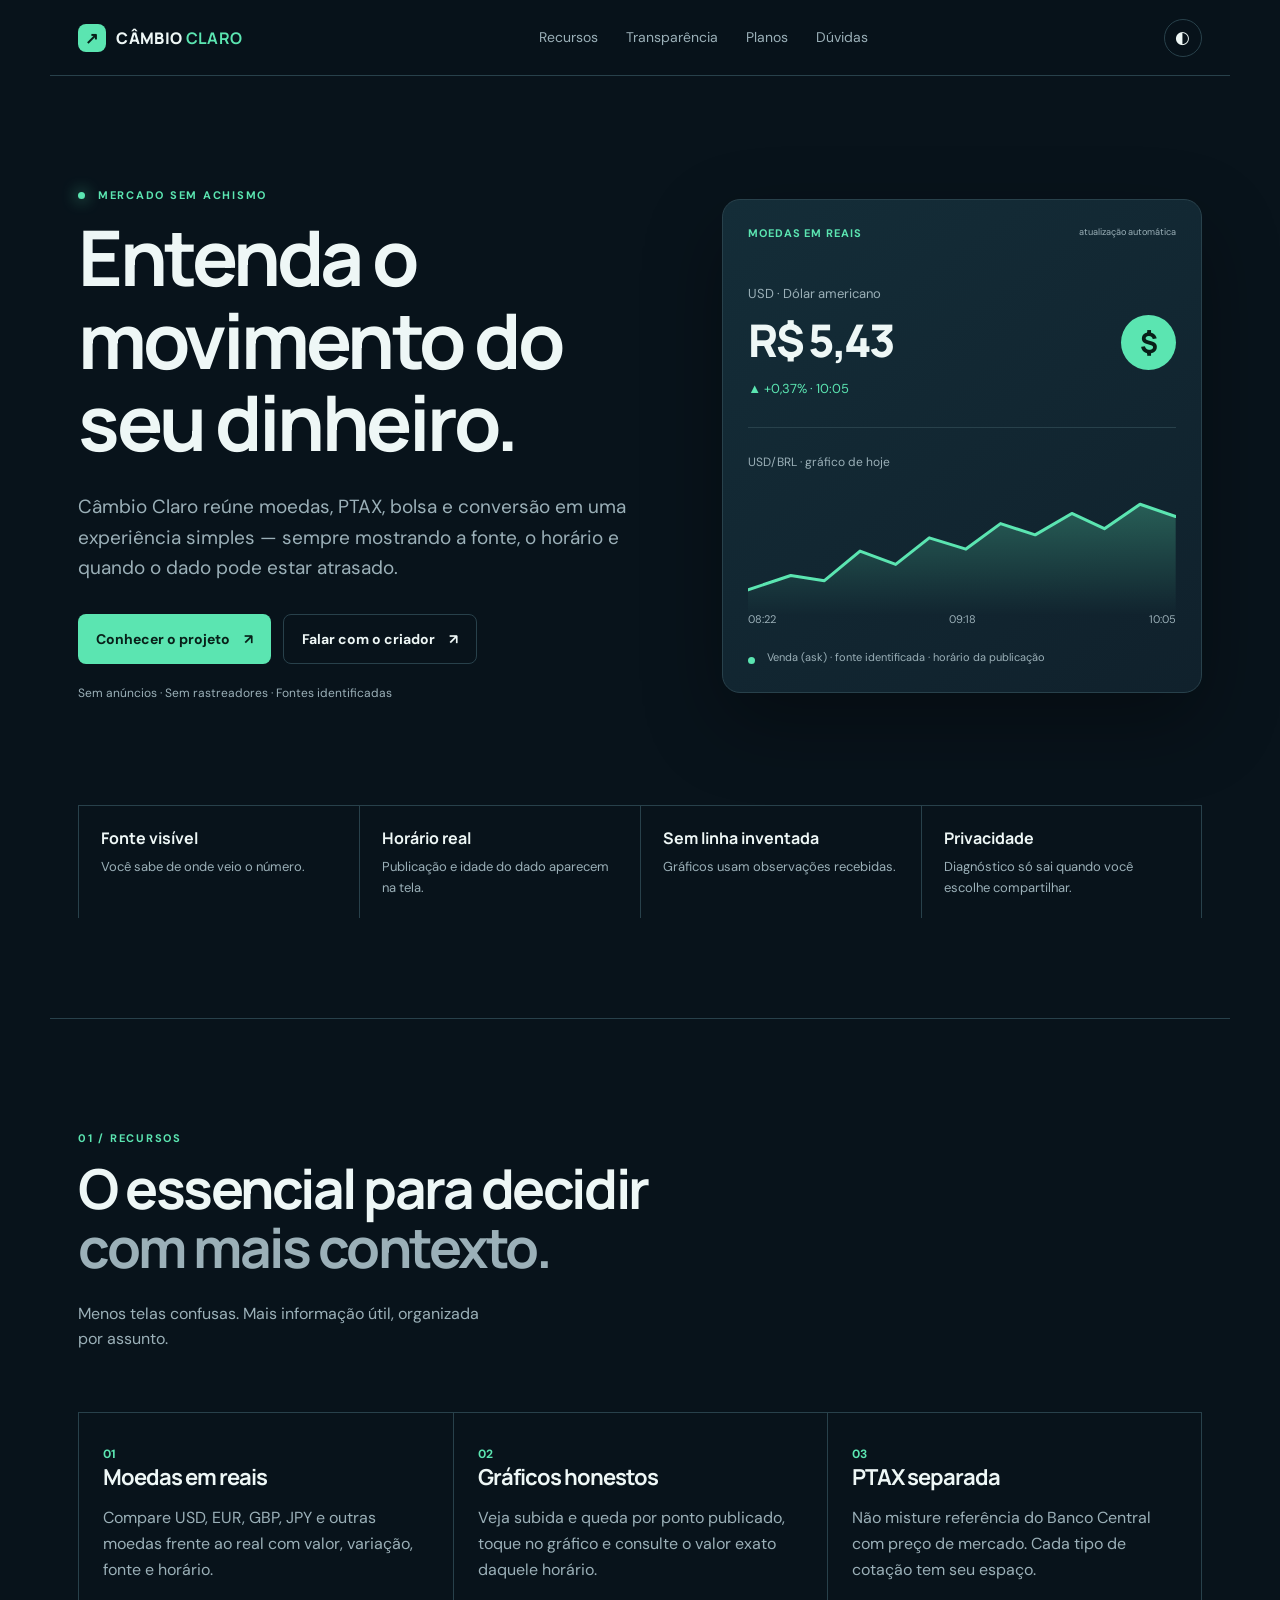
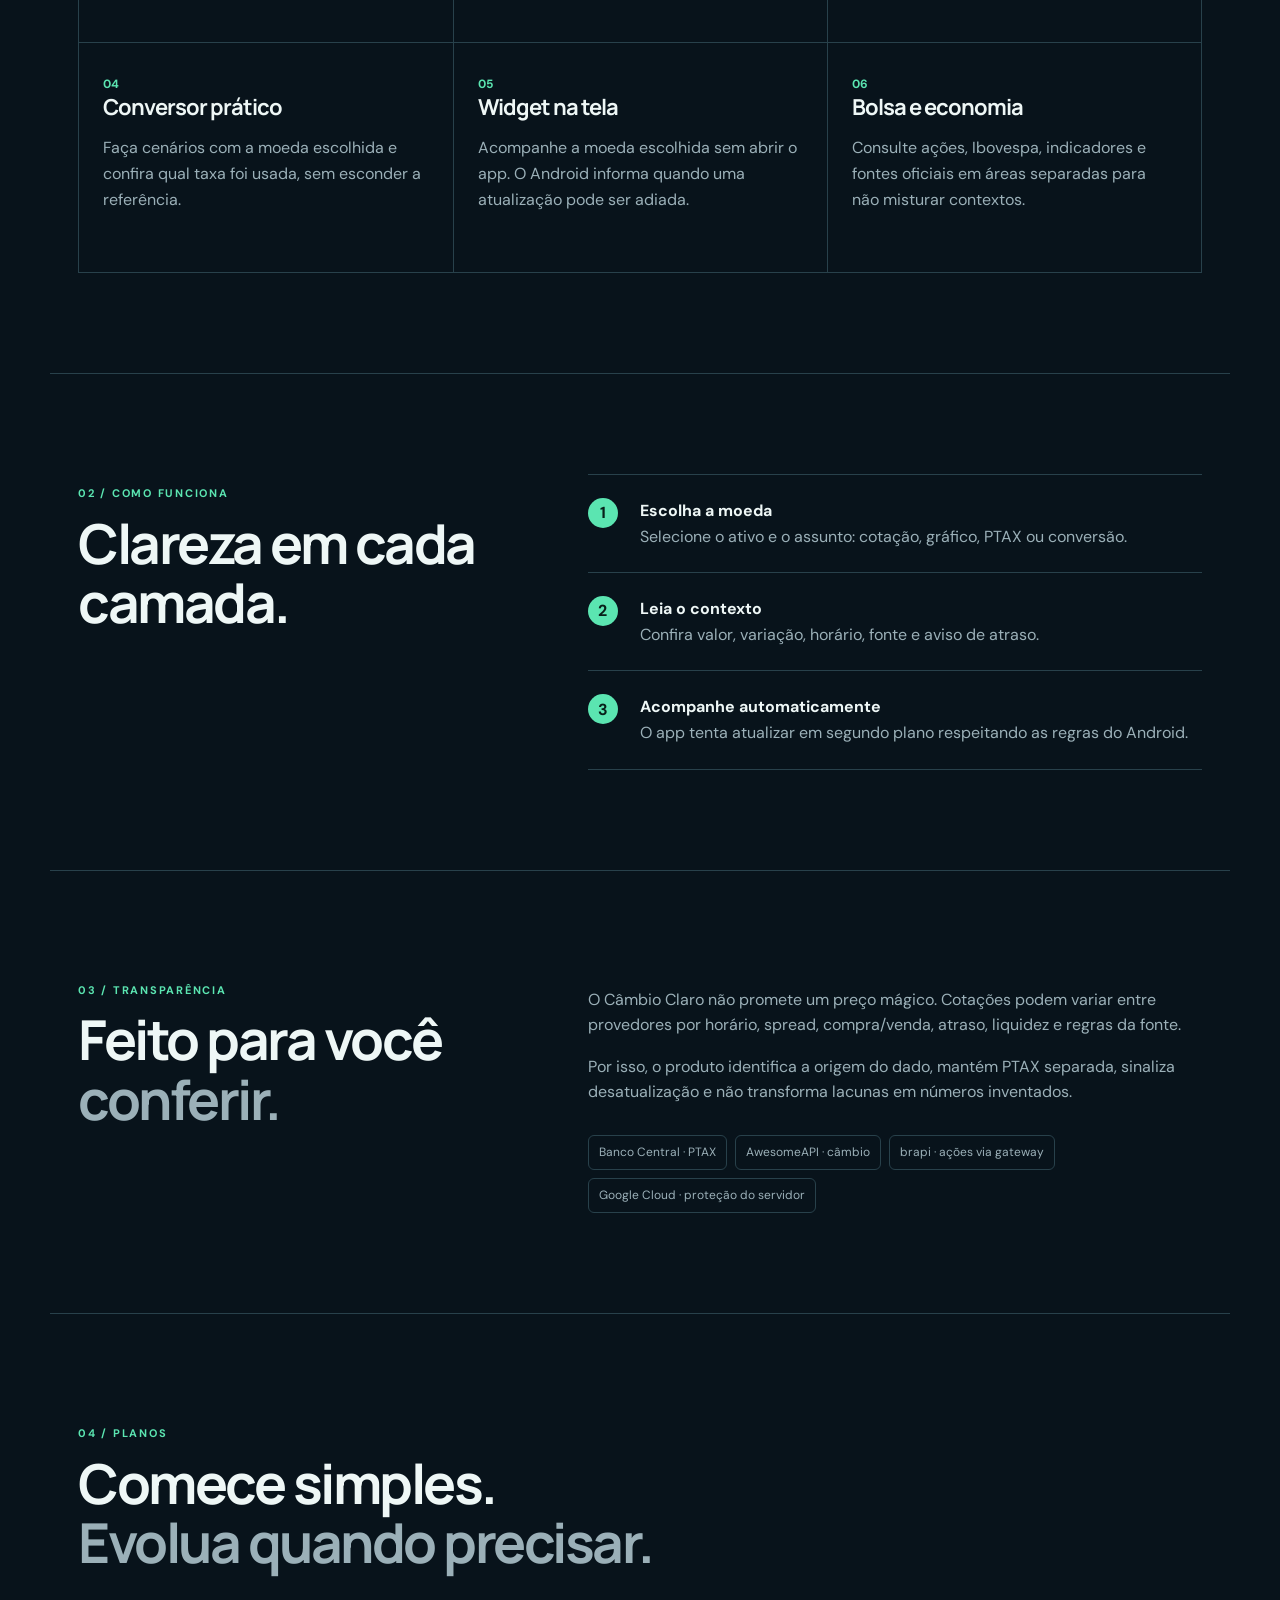
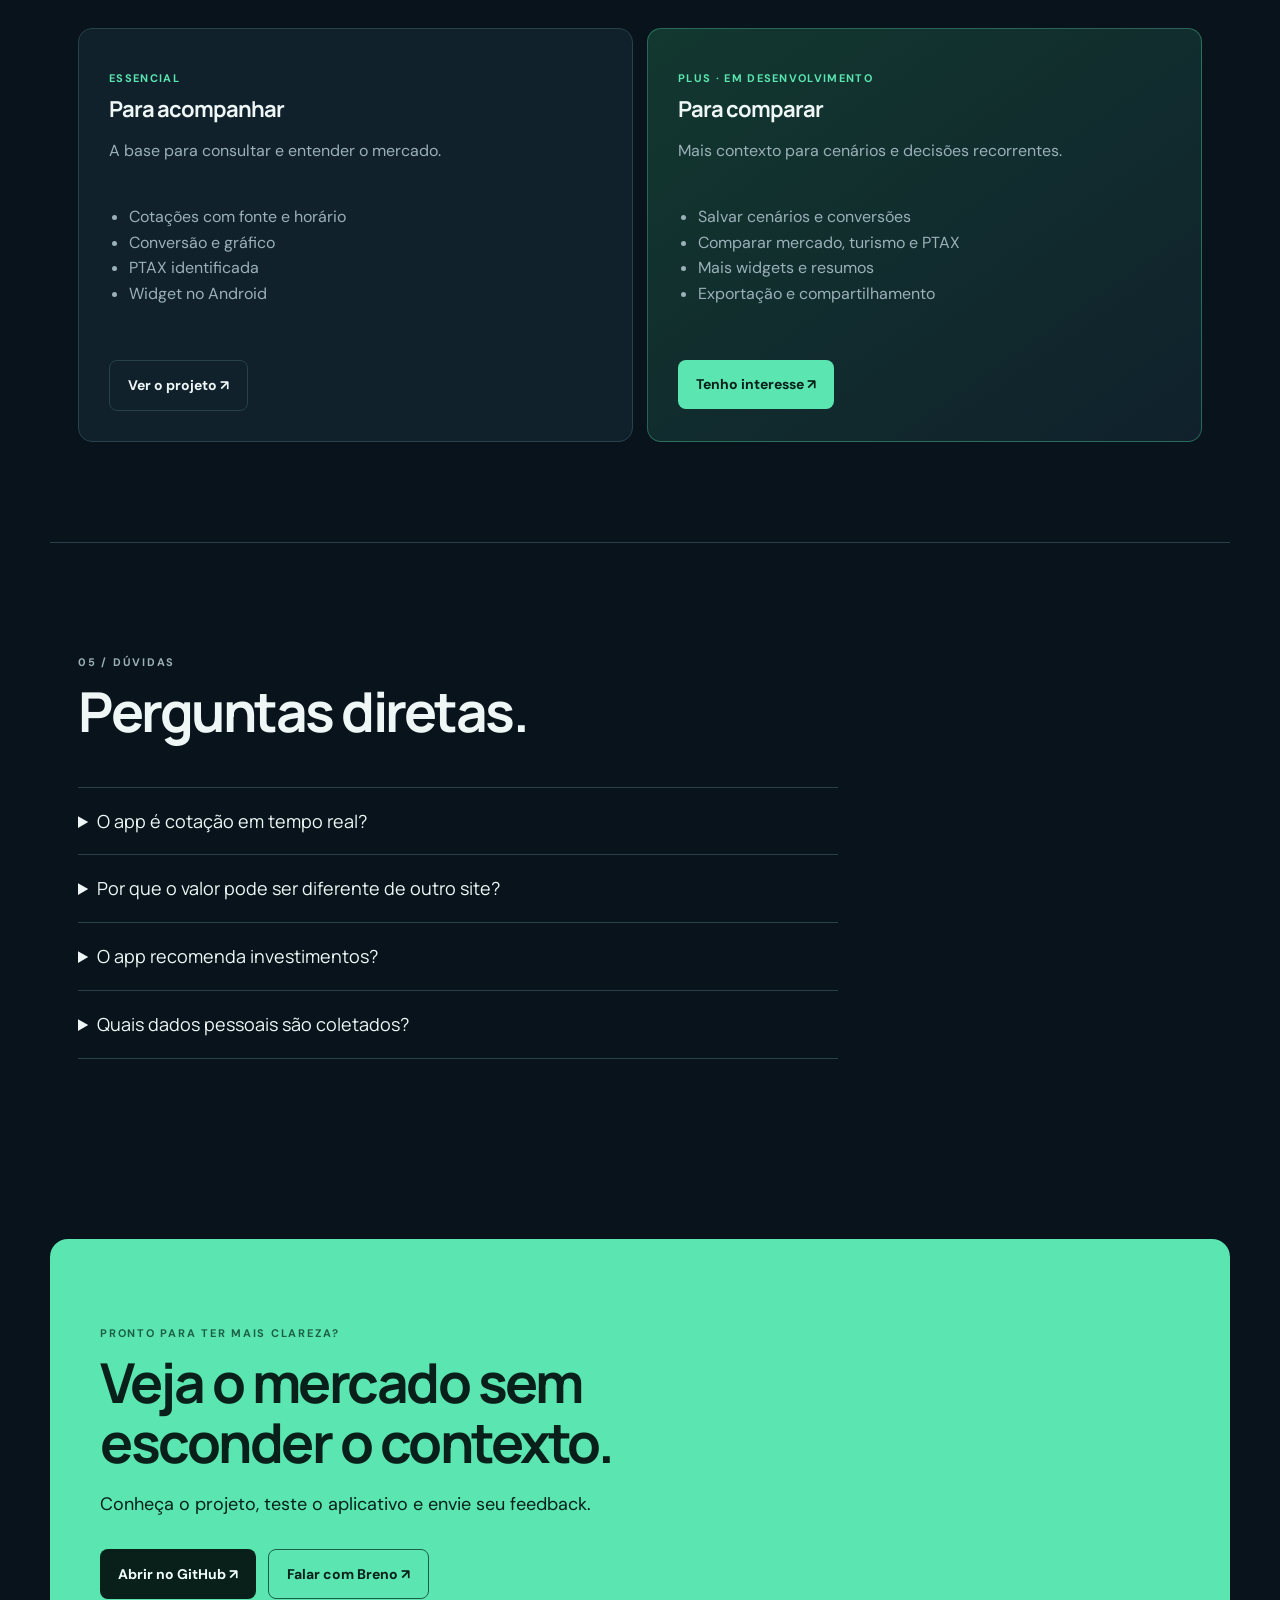
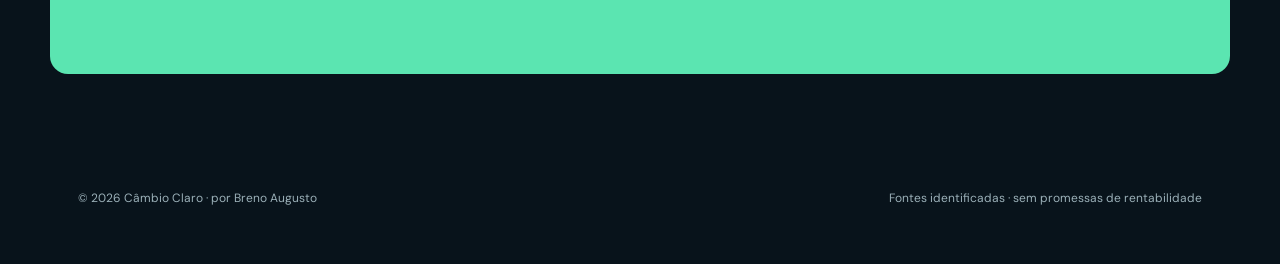
==== cambio-claro.html @ a1651bcd "Add Cambio Claro product landing page" ====
<!doctype html>
<html lang="pt-BR">
<head>
  <meta charset="UTF-8">
  <meta name="viewport" content="width=device-width, initial-scale=1.0">
  <meta name="description" content="Câmbio Claro: acompanhe moedas, PTAX, bolsa e gráficos com fonte e horário visíveis.">
  <meta property="og:title" content="Câmbio Claro — informação de mercado com clareza">
  <meta property="og:description" content="Cotações, conversão, gráficos e widget com fonte, horário e aviso de atraso.">
  <meta property="og:type" content="website">
  <title>Câmbio Claro — informação de mercado com clareza</title>
  <link rel="preconnect" href="https://fonts.googleapis.com">
  <link rel="preconnect" href="https://fonts.gstatic.com" crossorigin>
  <link href="https://fonts.googleapis.com/css2?family=DM+Sans:wght@400;500;600;700&family=Manrope:wght@700;800&display=swap" rel="stylesheet">
  <link rel="stylesheet" href="cambio-claro.css">
  <script type="application/ld+json">
    {"@context":"https://schema.org","@type":"SoftwareApplication","name":"Câmbio Claro","applicationCategory":"FinanceApplication","operatingSystem":"Android","description":"Aplicativo de consulta de câmbio e mercado com fontes e horários visíveis.","author":{"@type":"Person","name":"Breno Augusto Alves da Silva"}}
  </script>
</head>
<body>
  <header class="cc-nav">
    <a class="cc-brand" href="#inicio" aria-label="Câmbio Claro, início"><span class="cc-mark">↗</span> CÂMBIO <b>CLARO</b></a>
    <nav aria-label="Navegação do produto"><a href="#recursos">Recursos</a><a href="#confianca">Transparência</a><a href="#planos">Planos</a><a href="#faq">Dúvidas</a></nav>
    <button class="cc-theme" type="button" aria-label="Ativar tema claro" aria-pressed="false">◐</button>
  </header>

  <main>
    <section class="cc-hero" id="inicio">
      <div class="cc-hero-copy">
        <p class="cc-kicker"><i></i> MERCADO SEM ACHISMO</p>
        <h1>Entenda o movimento do seu dinheiro.</h1>
        <p class="cc-lede">Câmbio Claro reúne moedas, PTAX, bolsa e conversão em uma experiência simples — sempre mostrando a fonte, o horário e quando o dado pode estar atrasado.</p>
        <div class="cc-actions"><a class="cc-primary" href="https://github.com/brenoaugustoalves/Cambio-cotacao" target="_blank" rel="noreferrer">Conhecer o projeto <span>↗</span></a><a class="cc-ghost" href="mailto:brenoaugustoalves@gmail.com?subject=Câmbio%20Claro">Falar com o criador <span>↗</span></a></div>
        <p class="cc-micro">Sem anúncios · Sem rastreadores · Fontes identificadas</p>
      </div>
      <div class="cc-dashboard" aria-label="Prévia visual do painel de cotação">
        <div class="cc-dash-top"><span>MOEDAS EM REAIS</span><small>atualização automática</small></div>
        <div class="cc-dash-main"><div><small>USD · Dólar americano</small><strong>R$ 5,43</strong><span class="cc-up">▲ +0,37% · 10:05</span></div><div class="cc-orb">$</div></div>
        <div class="cc-mini-chart"><span class="cc-chart-label">USD/BRL · gráfico de hoje</span><svg viewBox="0 0 420 125" role="img" aria-label="Exemplo visual de linha de cotação"><defs><linearGradient id="fill" x1="0" x2="0" y1="0" y2="1"><stop offset="0" stop-color="#5be5b1" stop-opacity=".30"/><stop offset="1" stop-color="#5be5b1" stop-opacity="0"/></linearGradient></defs><path class="cc-area" d="M0 100 L42 86 L75 91 L110 62 L145 75 L178 49 L214 60 L248 35 L282 46 L318 25 L350 40 L385 16 L420 28 L420 125 L0 125Z"/><path class="cc-line" d="M0 100 L42 86 L75 91 L110 62 L145 75 L178 49 L214 60 L248 35 L282 46 L318 25 L350 40 L385 16 L420 28"/></svg><div class="cc-axis"><span>08:22</span><span>09:18</span><span>10:05</span></div></div>
        <div class="cc-dash-source"><span class="cc-dot"></span> Venda (ask) · fonte identificada · horário da publicação</div>
      </div>
    </section>

    <section class="cc-proof" id="confianca"><div><strong>Fonte visível</strong><span>Você sabe de onde veio o número.</span></div><div><strong>Horário real</strong><span>Publicação e idade do dado aparecem na tela.</span></div><div><strong>Sem linha inventada</strong><span>Gráficos usam observações recebidas.</span></div><div><strong>Privacidade</strong><span>Diagnóstico só sai quando você escolhe compartilhar.</span></div></section>

    <section class="cc-section" id="recursos"><div class="cc-heading"><p class="cc-kicker">01 / RECURSOS</p><h2>O essencial para decidir<br><em>com mais contexto.</em></h2><p>Menos telas confusas. Mais informação útil, organizada por assunto.</p></div><div class="cc-feature-grid"><article><span class="cc-number">01</span><h3>Moedas em reais</h3><p>Compare USD, EUR, GBP, JPY e outras moedas frente ao real com valor, variação, fonte e horário.</p></article><article><span class="cc-number">02</span><h3>Gráficos honestos</h3><p>Veja subida e queda por ponto publicado, toque no gráfico e consulte o valor exato daquele horário.</p></article><article><span class="cc-number">03</span><h3>PTAX separada</h3><p>Não misture referência do Banco Central com preço de mercado. Cada tipo de cotação tem seu espaço.</p></article><article><span class="cc-number">04</span><h3>Conversor prático</h3><p>Faça cenários com a moeda escolhida e confira qual taxa foi usada, sem esconder a referência.</p></article><article><span class="cc-number">05</span><h3>Widget na tela</h3><p>Acompanhe a moeda escolhida sem abrir o app. O Android informa quando uma atualização pode ser adiada.</p></article><article><span class="cc-number">06</span><h3>Bolsa e economia</h3><p>Consulte ações, Ibovespa, indicadores e fontes oficiais em áreas separadas para não misturar contextos.</p></article></div></section>

    <section class="cc-section cc-split"><div><p class="cc-kicker">02 / COMO FUNCIONA</p><h2>Clareza em cada camada.</h2></div><div class="cc-steps"><div><b>1</b><p><strong>Escolha a moeda</strong><br>Selecione o ativo e o assunto: cotação, gráfico, PTAX ou conversão.</p></div><div><b>2</b><p><strong>Leia o contexto</strong><br>Confira valor, variação, horário, fonte e aviso de atraso.</p></div><div><b>3</b><p><strong>Acompanhe automaticamente</strong><br>O app tenta atualizar em segundo plano respeitando as regras do Android.</p></div></div></section>

    <section class="cc-section cc-trust"><div class="cc-heading"><p class="cc-kicker">03 / TRANSPARÊNCIA</p><h2>Feito para você<br><em>conferir.</em></h2></div><div class="cc-trust-copy"><p>O Câmbio Claro não promete um preço mágico. Cotações podem variar entre provedores por horário, spread, compra/venda, atraso, liquidez e regras da fonte.</p><p>Por isso, o produto identifica a origem do dado, mantém PTAX separada, sinaliza desatualização e não transforma lacunas em números inventados.</p><div class="cc-source-list"><span>Banco Central · PTAX</span><span>AwesomeAPI · câmbio</span><span>brapi · ações via gateway</span><span>Google Cloud · proteção do servidor</span></div></div></section>

    <section class="cc-section" id="planos"><div class="cc-heading"><p class="cc-kicker">04 / PLANOS</p><h2>Comece simples.<br><em>Evolua quando precisar.</em></h2></div><div class="cc-plans"><article><p class="cc-plan-tag">ESSENCIAL</p><h3>Para acompanhar</h3><p class="cc-plan-desc">A base para consultar e entender o mercado.</p><ul><li>Cotações com fonte e horário</li><li>Conversão e gráfico</li><li>PTAX identificada</li><li>Widget no Android</li></ul><a class="cc-ghost" href="https://github.com/brenoaugustoalves/Cambio-cotacao" target="_blank" rel="noreferrer">Ver o projeto ↗</a></article><article class="cc-plan-featured"><p class="cc-plan-tag">PLUS · EM DESENVOLVIMENTO</p><h3>Para comparar</h3><p class="cc-plan-desc">Mais contexto para cenários e decisões recorrentes.</p><ul><li>Salvar cenários e conversões</li><li>Comparar mercado, turismo e PTAX</li><li>Mais widgets e resumos</li><li>Exportação e compartilhamento</li></ul><a class="cc-primary" href="mailto:brenoaugustoalves@gmail.com?subject=Interesse%20no%20Câmbio%20Claro">Tenho interesse ↗</a></article></div></section>

    <section class="cc-section cc-faq" id="faq"><div class="cc-heading"><p class="cc-kicker">05 / DÚVIDAS</p><h2>Perguntas diretas.</h2></div><div class="cc-faq-list"><details><summary>O app é cotação em tempo real?</summary><p>Ele consulta fontes de mercado e mostra o horário publicado. A frequência e eventuais atrasos dependem da fonte, da rede e das regras do Android.</p></details><details><summary>Por que o valor pode ser diferente de outro site?</summary><p>Sites podem usar provedores, horários, spreads e tipos de preço diferentes. O Câmbio Claro identifica a referência usada para você comparar corretamente.</p></details><details><summary>O app recomenda investimentos?</summary><p>Não. Ele é uma ferramenta informativa e não substitui análise ou orientação profissional.</p></details><details><summary>Quais dados pessoais são coletados?</summary><p>O funcionamento básico não exige cadastro. Preferências e cache ficam no aparelho; o diagnóstico só é compartilhado quando você escolhe fazê-lo.</p></details></div></section>

    <section class="cc-cta"><p class="cc-kicker">PRONTO PARA TER MAIS CLAREZA?</p><h2>Veja o mercado sem esconder o contexto.</h2><p>Conheça o projeto, teste o aplicativo e envie seu feedback.</p><div class="cc-actions"><a class="cc-dark" href="https://github.com/brenoaugustoalves/Cambio-cotacao" target="_blank" rel="noreferrer">Abrir no GitHub ↗</a><a class="cc-dark-outline" href="mailto:brenoaugustoalves@gmail.com">Falar com Breno ↗</a></div></section>
  </main>
  <footer class="cc-footer"><span>© <span id="cc-year"></span> Câmbio Claro · por Breno Augusto</span><span>Fontes identificadas · sem promessas de rentabilidade</span></footer>
  <script src="cambio-claro.js"></script>
</body>
</html>
---- cambio-claro.css ----
:root{--cc-bg:#08131b;--cc-surface:#10212c;--cc-surface2:#142d38;--cc-text:#eef7f6;--cc-muted:#9bb0b8;--cc-line:#28414b;--cc-accent:#5be5b1;--cc-blue:#82b5ff;--cc-max:1180px;color-scheme:dark}*{box-sizing:border-box}html{scroll-behavior:smooth}body{margin:0;background:var(--cc-bg);color:var(--cc-text);font:16px/1.6 'DM Sans',sans-serif}a{color:inherit}.cc-nav{height:76px;max-width:var(--cc-max);margin:auto;padding:0 28px;display:flex;align-items:center;justify-content:space-between;border-bottom:1px solid var(--cc-line);position:sticky;top:0;z-index:5;background:#08131be8;backdrop-filter:blur(16px)}.cc-brand{font:800 16px Manrope;text-decoration:none;letter-spacing:.02em}.cc-brand b{color:var(--cc-accent)}.cc-mark{display:inline-grid;place-items:center;width:28px;height:28px;border-radius:8px;background:var(--cc-accent);color:#082019;margin-right:7px}.cc-nav nav{display:flex;gap:28px}.cc-nav nav a{color:var(--cc-muted);font-size:14px;text-decoration:none}.cc-nav nav a:hover{color:var(--cc-text)}.cc-theme{width:38px;height:38px;border:1px solid var(--cc-line);border-radius:50%;background:transparent;color:var(--cc-text);font-size:17px;cursor:pointer}.cc-hero{max-width:var(--cc-max);margin:auto;min-height:700px;padding:100px 28px 90px;display:grid;grid-template-columns:1fr .85fr;gap:80px;align-items:center}.cc-kicker{color:var(--cc-accent);font-size:11px;font-weight:700;letter-spacing:.16em}.cc-kicker i{display:inline-block;width:7px;height:7px;border-radius:50%;background:var(--cc-accent);margin-right:8px;box-shadow:0 0 15px var(--cc-accent)}h1,h2,h3{font-family:Manrope,sans-serif;line-height:1.08;margin:0;letter-spacing:-.045em}h1{font-size:clamp(48px,6vw,78px);max-width:700px}h2{font-size:clamp(35px,4.3vw,57px)}h2 em{font-style:normal;color:var(--cc-muted)}h3{font-size:22px}.cc-lede{color:var(--cc-muted);font-size:19px;max-width:650px;margin:28px 0}.cc-actions{display:flex;gap:12px;flex-wrap:wrap;margin-top:30px}.cc-primary,.cc-ghost,.cc-dark,.cc-dark-outline{display:inline-flex;align-items:center;gap:14px;border-radius:8px;padding:13px 18px;text-decoration:none;font-weight:700;font-size:14px}.cc-primary{background:var(--cc-accent);color:#082019}.cc-ghost{border:1px solid var(--cc-line);color:var(--cc-text)}.cc-primary:hover,.cc-ghost:hover{transform:translateY(-2px)}.cc-micro{color:var(--cc-muted);font-size:12px;margin-top:20px}.cc-dashboard{background:linear-gradient(145deg,var(--cc-surface2),var(--cc-surface));border:1px solid var(--cc-line);border-radius:18px;padding:25px;box-shadow:0 30px 80px #0005}.cc-dash-top,.cc-dash-source,.cc-axis{display:flex;justify-content:space-between;gap:12px;color:var(--cc-muted);font-size:11px}.cc-dash-top span{color:var(--cc-accent);font-weight:700;letter-spacing:.08em}.cc-dash-main{display:flex;justify-content:space-between;align-items:center;margin:42px 0 26px}.cc-dash-main small{display:block;color:var(--cc-muted);font-size:13px}.cc-dash-main strong{display:block;font:800 45px Manrope;letter-spacing:-.06em;margin:4px 0}.cc-up{color:var(--cc-accent);font-size:13px}.cc-orb{width:55px;height:55px;border-radius:50%;display:grid;place-items:center;color:#082019;background:var(--cc-accent);font:800 28px Manrope}.cc-mini-chart{padding-top:20px;border-top:1px solid var(--cc-line)}.cc-chart-label{color:var(--cc-muted);font-size:12px}.cc-mini-chart svg{display:block;width:100%;height:auto;margin-top:15px}.cc-area{fill:url(#fill)}.cc-line{fill:none;stroke:var(--cc-accent);stroke-width:3;stroke-linecap:round;stroke-linejoin:round}.cc-axis{margin-top:-4px}.cc-dash-source{justify-content:flex-start;margin-top:20px}.cc-dot{width:7px;height:7px;border-radius:50%;background:var(--cc-accent);margin-top:8px}.cc-proof{max-width:var(--cc-max);margin:auto;padding:0 28px 100px;display:grid;grid-template-columns:repeat(4,1fr);gap:0}.cc-proof>div{padding:20px 22px;border-top:1px solid var(--cc-line);border-left:1px solid var(--cc-line)}.cc-proof>div:last-child{border-right:1px solid var(--cc-line)}.cc-proof strong,.cc-proof span{display:block}.cc-proof strong{font-family:Manrope}.cc-proof span{color:var(--cc-muted);font-size:13px;margin-top:5px}.cc-section{max-width:var(--cc-max);margin:auto;padding:100px 28px;border-top:1px solid var(--cc-line)}.cc-heading>p:last-child{color:var(--cc-muted);max-width:420px;margin:23px 0 0}.cc-feature-grid{display:grid;grid-template-columns:repeat(3,1fr);margin-top:60px;border-top:1px solid var(--cc-line)}.cc-feature-grid article{min-height:230px;padding:27px 24px;border-left:1px solid var(--cc-line);border-bottom:1px solid var(--cc-line)}.cc-feature-grid article:nth-child(3n){border-right:1px solid var(--cc-line)}.cc-number{color:var(--cc-accent);font-size:12px;font-weight:700}.cc-feature-grid p,.cc-trust-copy p,.cc-plans li,.cc-faq p{color:var(--cc-muted)}.cc-split,.cc-trust{display:grid;grid-template-columns:.8fr 1.2fr;gap:100px}.cc-steps{border-top:1px solid var(--cc-line)}.cc-steps>div{display:flex;gap:22px;padding:23px 0;border-bottom:1px solid var(--cc-line)}.cc-steps b{display:grid;place-items:center;width:30px;height:30px;border-radius:50%;background:var(--cc-accent);color:#082019;flex:none}.cc-steps p{margin:0;color:var(--cc-muted)}.cc-steps strong{color:var(--cc-text)}.cc-source-list{display:flex;flex-wrap:wrap;gap:8px;margin-top:30px}.cc-source-list span{border:1px solid var(--cc-line);border-radius:6px;padding:7px 10px;color:var(--cc-muted);font-size:12px}.cc-plans{display:grid;grid-template-columns:1fr 1fr;gap:14px;margin-top:55px}.cc-plans article{padding:30px;background:var(--cc-surface);border:1px solid var(--cc-line);border-radius:14px}.cc-plans .cc-plan-featured{background:linear-gradient(145deg,#12382f,var(--cc-surface));border-color:#5be5b155}.cc-plan-tag{color:var(--cc-accent);font-size:11px;font-weight:700;letter-spacing:.12em}.cc-plan-desc{color:var(--cc-muted);min-height:50px}.cc-plans ul{padding-left:20px;min-height:140px}.cc-faq-list{max-width:760px;margin-top:45px;border-top:1px solid var(--cc-line)}details{border-bottom:1px solid var(--cc-line);padding:19px 0}summary{cursor:pointer;font-family:Manrope;font-size:18px}details p{margin-bottom:0}.cc-cta{max-width:var(--cc-max);margin:80px auto;padding:75px 50px;background:var(--cc-accent);color:#082019;border-radius:18px}.cc-cta .cc-kicker{color:#1c6047}.cc-cta h2{max-width:700px}.cc-cta>p:not(.cc-kicker){font-size:18px}.cc-dark{background:#082019;color:#f3fffb}.cc-dark-outline{border:1px solid #1c6047;color:#082019}.cc-footer{max-width:var(--cc-max);margin:auto;padding:35px 28px 55px;display:flex;justify-content:space-between;gap:20px;color:var(--cc-muted);font-size:12px}.cc-light{--cc-bg:#f3f7f8;--cc-surface:#fff;--cc-surface2:#e6f0f1;--cc-text:#10232c;--cc-muted:#5b6d76;--cc-line:#d3e0e4;--cc-accent:#087c5a;color-scheme:light}.cc-light .cc-nav{background:#f3f7f8e8}.cc-light .cc-plan-featured{background:#e0f4ea}.cc-light .cc-dashboard{box-shadow:0 25px 70px #315b4a20}@media(max-width:820px){.cc-nav nav{display:none}.cc-hero{grid-template-columns:1fr;padding-top:65px;gap:50px}.cc-proof{grid-template-columns:1fr 1fr}.cc-proof>div:nth-child(2n){border-right:1px solid var(--cc-line)}.cc-feature-grid{grid-template-columns:1fr 1fr}.cc-feature-grid article:nth-child(3n){border-right:0}.cc-feature-grid article:nth-child(2n){border-right:1px solid var(--cc-line)}.cc-split,.cc-trust{grid-template-columns:1fr;gap:40px}.cc-cta{margin:50px 16px;padding:45px 28px}}@media(max-width:560px){.cc-hero,.cc-section{padding-left:20px;padding-right:20px}.cc-proof{padding-left:20px;padding-right:20px;grid-template-columns:1fr}.cc-proof>div{border-right:1px solid var(--cc-line)!important}.cc-feature-grid,.cc-plans{grid-template-columns:1fr}.cc-feature-grid article{border-right:1px solid var(--cc-line)!important}.cc-footer{flex-direction:column;padding-left:20px;padding-right:20px}.cc-dash-main strong{font-size:38px}}
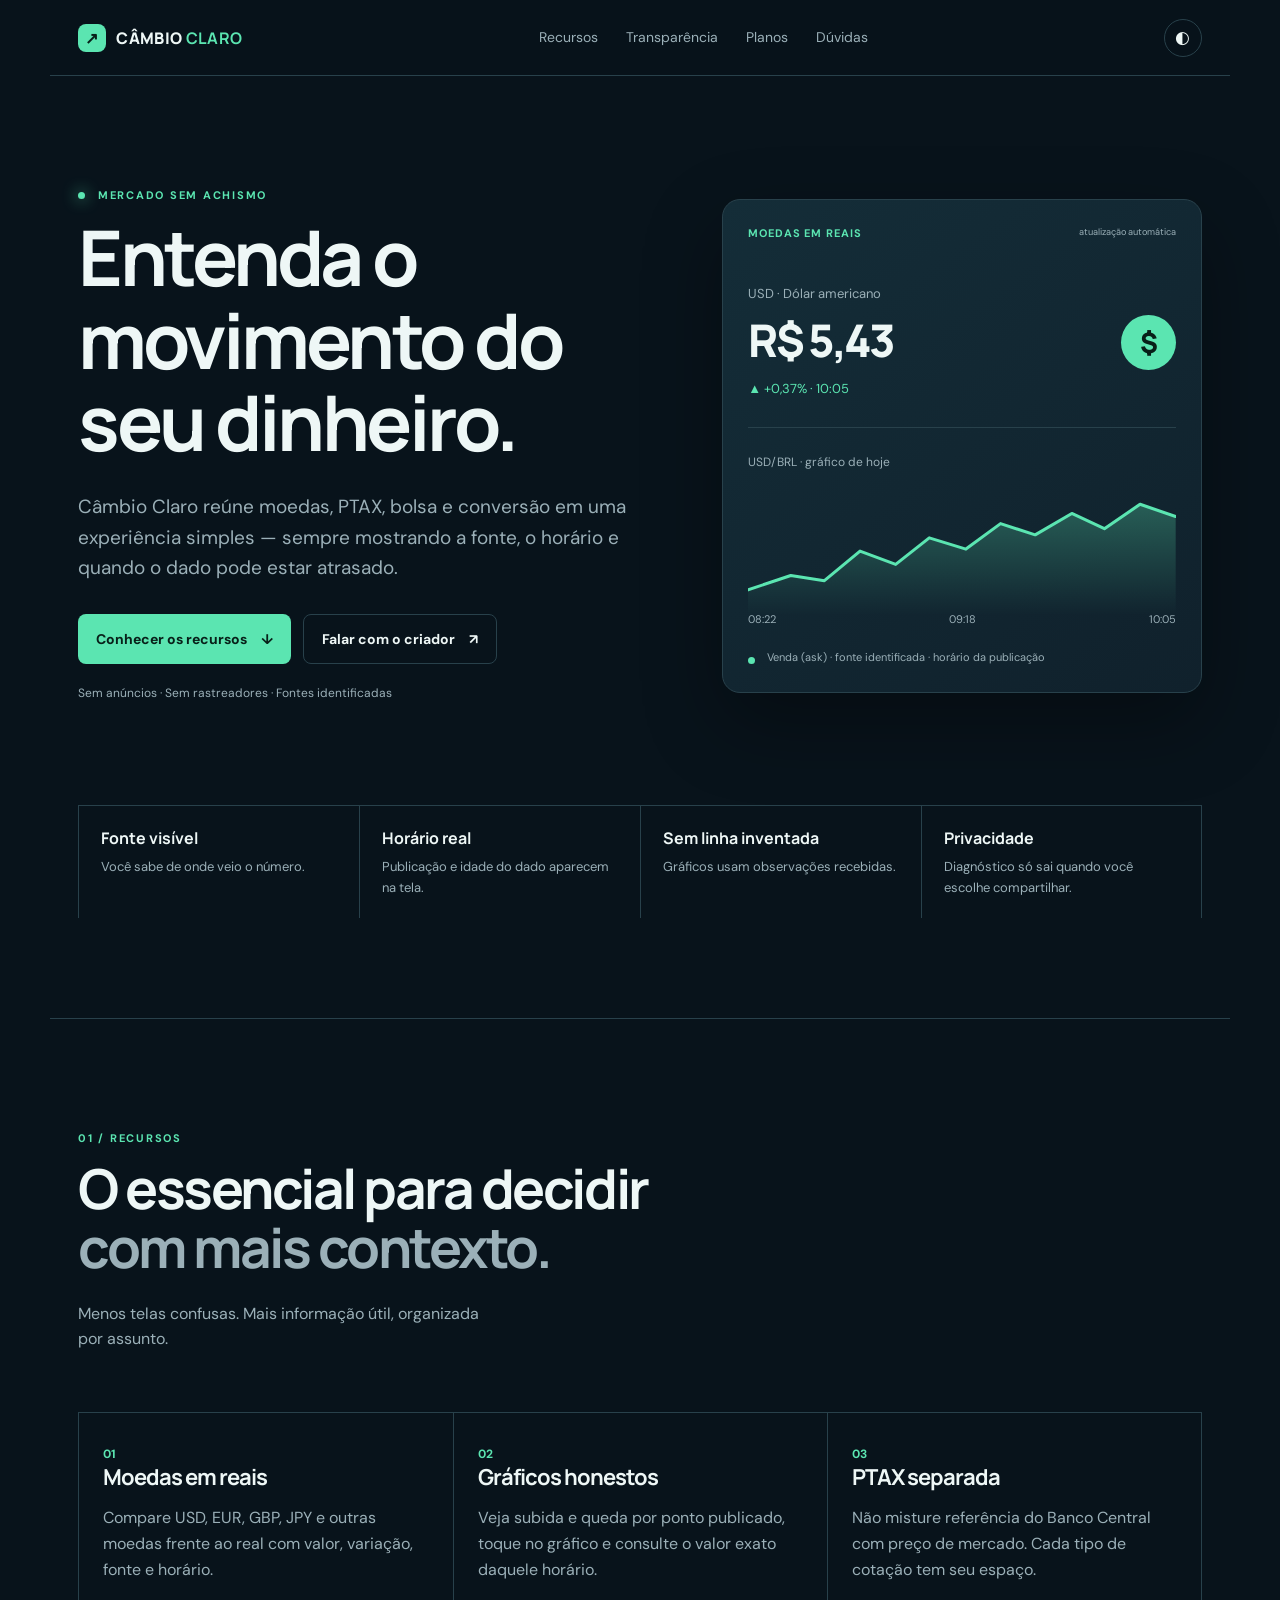
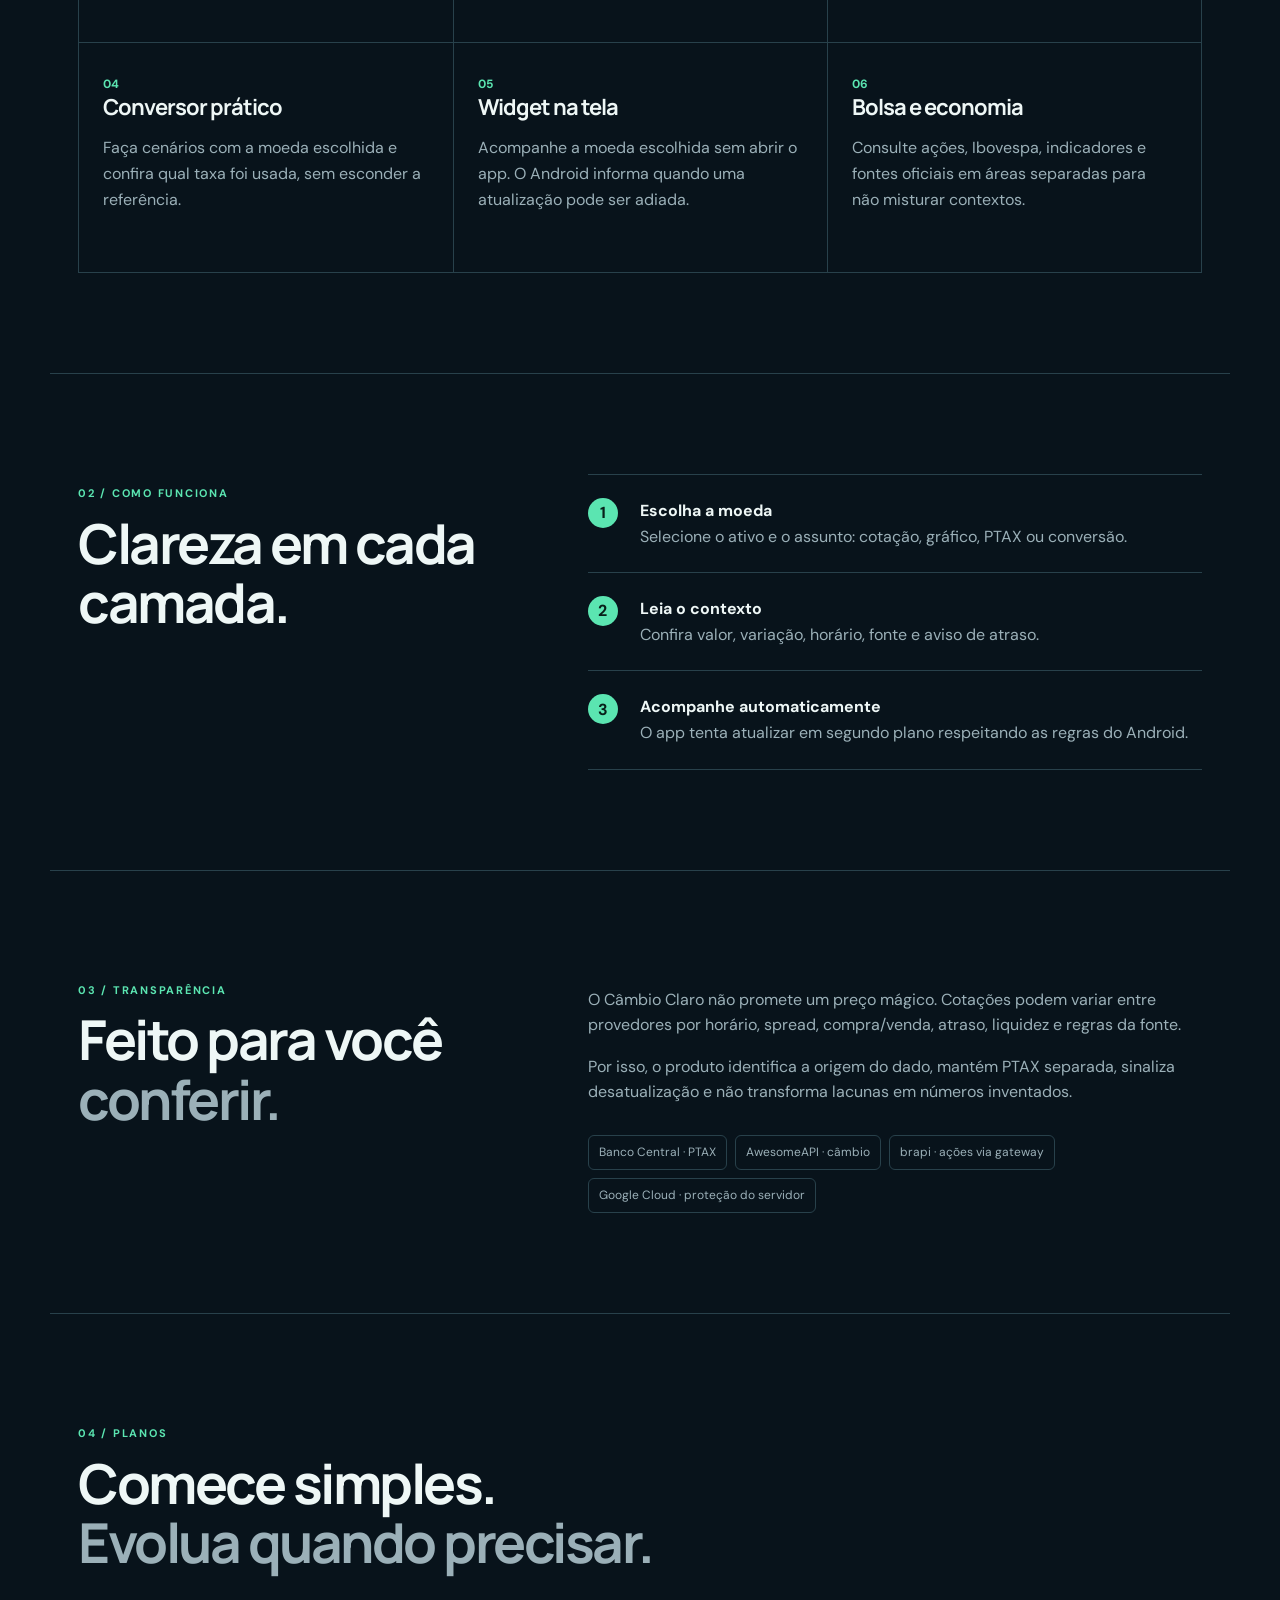
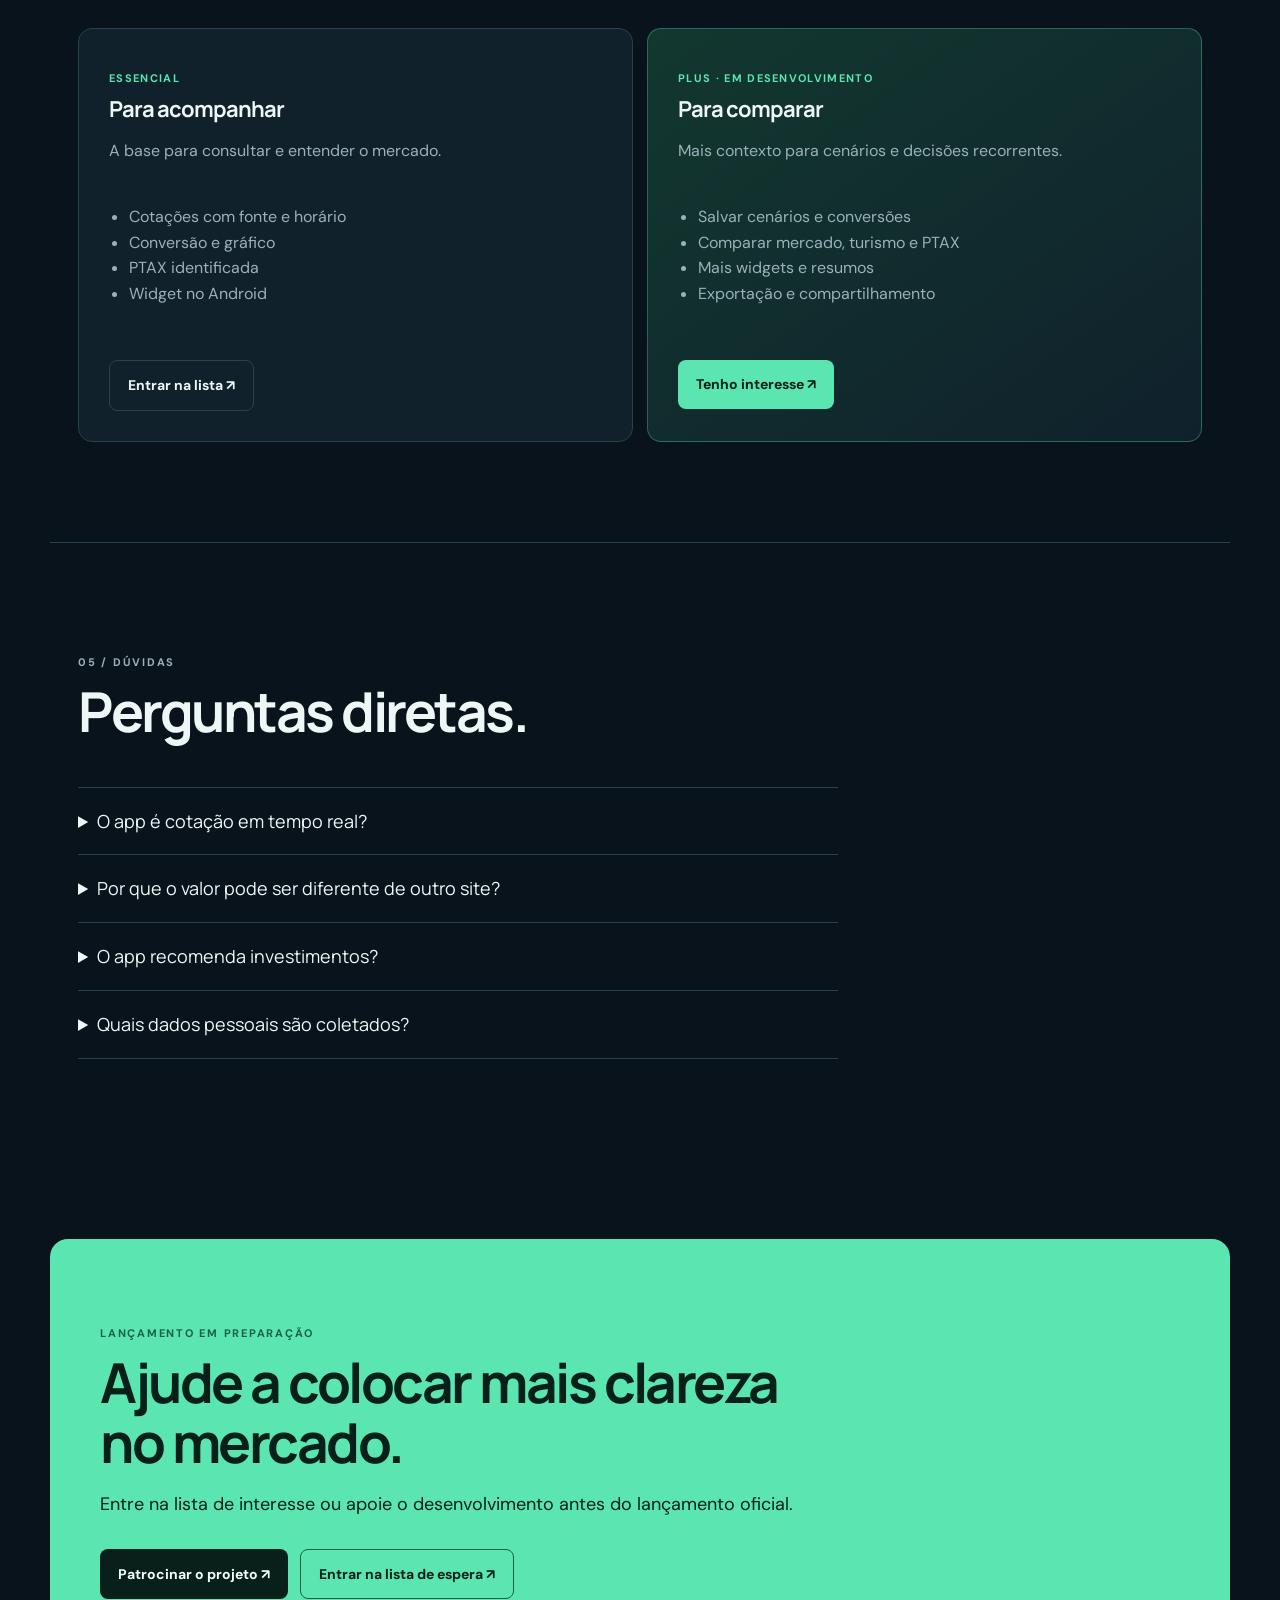
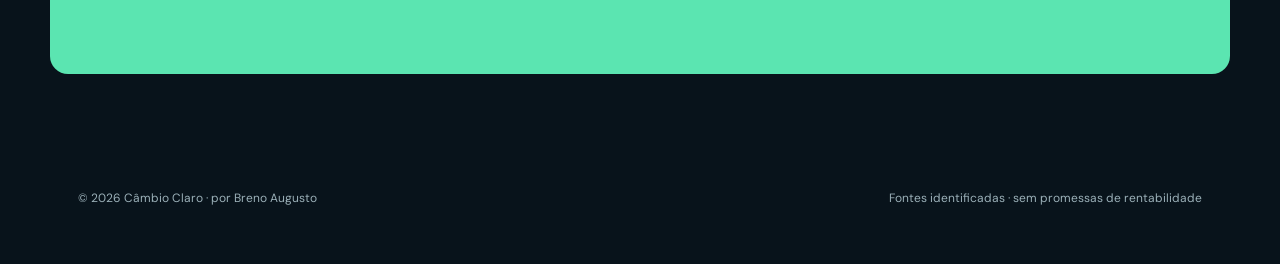
==== commit 60282553: "Refine landing page and add sponsorship CTA" ====
--- a/cambio-claro.html
+++ b/cambio-claro.html
@@ -29,7 +29,7 @@
         <p class="cc-kicker"><i></i> MERCADO SEM ACHISMO</p>
         <h1>Entenda o movimento do seu dinheiro.</h1>
         <p class="cc-lede">Câmbio Claro reúne moedas, PTAX, bolsa e conversão em uma experiência simples — sempre mostrando a fonte, o horário e quando o dado pode estar atrasado.</p>
-        <div class="cc-actions"><a class="cc-primary" href="https://github.com/brenoaugustoalves/Cambio-cotacao" target="_blank" rel="noreferrer">Conhecer o projeto <span>↗</span></a><a class="cc-ghost" href="mailto:brenoaugustoalves@gmail.com?subject=Câmbio%20Claro">Falar com o criador <span>↗</span></a></div>
+        <div class="cc-actions"><a class="cc-primary" href="#recursos">Conhecer os recursos <span>↓</span></a><a class="cc-ghost" href="mailto:brenoaugustoalves@gmail.com?subject=Câmbio%20Claro">Falar com o criador <span>↗</span></a></div>
         <p class="cc-micro">Sem anúncios · Sem rastreadores · Fontes identificadas</p>
       </div>
       <div class="cc-dashboard" aria-label="Prévia visual do painel de cotação">
@@ -48,11 +48,11 @@
 
     <section class="cc-section cc-trust"><div class="cc-heading"><p class="cc-kicker">03 / TRANSPARÊNCIA</p><h2>Feito para você<br><em>conferir.</em></h2></div><div class="cc-trust-copy"><p>O Câmbio Claro não promete um preço mágico. Cotações podem variar entre provedores por horário, spread, compra/venda, atraso, liquidez e regras da fonte.</p><p>Por isso, o produto identifica a origem do dado, mantém PTAX separada, sinaliza desatualização e não transforma lacunas em números inventados.</p><div class="cc-source-list"><span>Banco Central · PTAX</span><span>AwesomeAPI · câmbio</span><span>brapi · ações via gateway</span><span>Google Cloud · proteção do servidor</span></div></div></section>
 
-    <section class="cc-section" id="planos"><div class="cc-heading"><p class="cc-kicker">04 / PLANOS</p><h2>Comece simples.<br><em>Evolua quando precisar.</em></h2></div><div class="cc-plans"><article><p class="cc-plan-tag">ESSENCIAL</p><h3>Para acompanhar</h3><p class="cc-plan-desc">A base para consultar e entender o mercado.</p><ul><li>Cotações com fonte e horário</li><li>Conversão e gráfico</li><li>PTAX identificada</li><li>Widget no Android</li></ul><a class="cc-ghost" href="https://github.com/brenoaugustoalves/Cambio-cotacao" target="_blank" rel="noreferrer">Ver o projeto ↗</a></article><article class="cc-plan-featured"><p class="cc-plan-tag">PLUS · EM DESENVOLVIMENTO</p><h3>Para comparar</h3><p class="cc-plan-desc">Mais contexto para cenários e decisões recorrentes.</p><ul><li>Salvar cenários e conversões</li><li>Comparar mercado, turismo e PTAX</li><li>Mais widgets e resumos</li><li>Exportação e compartilhamento</li></ul><a class="cc-primary" href="mailto:brenoaugustoalves@gmail.com?subject=Interesse%20no%20Câmbio%20Claro">Tenho interesse ↗</a></article></div></section>
+    <section class="cc-section" id="planos"><div class="cc-heading"><p class="cc-kicker">04 / PLANOS</p><h2>Comece simples.<br><em>Evolua quando precisar.</em></h2></div><div class="cc-plans"><article><p class="cc-plan-tag">ESSENCIAL</p><h3>Para acompanhar</h3><p class="cc-plan-desc">A base para consultar e entender o mercado.</p><ul><li>Cotações com fonte e horário</li><li>Conversão e gráfico</li><li>PTAX identificada</li><li>Widget no Android</li></ul><a class="cc-ghost" href="mailto:brenoaugustoalves@gmail.com?subject=Lista%20de%20espera%20Câmbio%20Claro">Entrar na lista ↗</a></article><article class="cc-plan-featured"><p class="cc-plan-tag">PLUS · EM DESENVOLVIMENTO</p><h3>Para comparar</h3><p class="cc-plan-desc">Mais contexto para cenários e decisões recorrentes.</p><ul><li>Salvar cenários e conversões</li><li>Comparar mercado, turismo e PTAX</li><li>Mais widgets e resumos</li><li>Exportação e compartilhamento</li></ul><a class="cc-primary" href="mailto:brenoaugustoalves@gmail.com?subject=Interesse%20no%20Câmbio%20Claro">Tenho interesse ↗</a></article></div></section>
 
     <section class="cc-section cc-faq" id="faq"><div class="cc-heading"><p class="cc-kicker">05 / DÚVIDAS</p><h2>Perguntas diretas.</h2></div><div class="cc-faq-list"><details><summary>O app é cotação em tempo real?</summary><p>Ele consulta fontes de mercado e mostra o horário publicado. A frequência e eventuais atrasos dependem da fonte, da rede e das regras do Android.</p></details><details><summary>Por que o valor pode ser diferente de outro site?</summary><p>Sites podem usar provedores, horários, spreads e tipos de preço diferentes. O Câmbio Claro identifica a referência usada para você comparar corretamente.</p></details><details><summary>O app recomenda investimentos?</summary><p>Não. Ele é uma ferramenta informativa e não substitui análise ou orientação profissional.</p></details><details><summary>Quais dados pessoais são coletados?</summary><p>O funcionamento básico não exige cadastro. Preferências e cache ficam no aparelho; o diagnóstico só é compartilhado quando você escolhe fazê-lo.</p></details></div></section>
 
-    <section class="cc-cta"><p class="cc-kicker">PRONTO PARA TER MAIS CLAREZA?</p><h2>Veja o mercado sem esconder o contexto.</h2><p>Conheça o projeto, teste o aplicativo e envie seu feedback.</p><div class="cc-actions"><a class="cc-dark" href="https://github.com/brenoaugustoalves/Cambio-cotacao" target="_blank" rel="noreferrer">Abrir no GitHub ↗</a><a class="cc-dark-outline" href="mailto:brenoaugustoalves@gmail.com">Falar com Breno ↗</a></div></section>
+    <section class="cc-cta"><p class="cc-kicker">LANÇAMENTO EM PREPARAÇÃO</p><h2>Ajude a colocar mais clareza no mercado.</h2><p>Entre na lista de interesse ou apoie o desenvolvimento antes do lançamento oficial.</p><div class="cc-actions"><a class="cc-dark" href="mailto:brenoaugustoalves@gmail.com?subject=Quero%20patrocinar%20o%20Câmbio%20Claro">Patrocinar o projeto ↗</a><a class="cc-dark-outline" href="mailto:brenoaugustoalves@gmail.com?subject=Lista%20de%20espera%20Câmbio%20Claro">Entrar na lista de espera ↗</a></div></section>
   </main>
   <footer class="cc-footer"><span>© <span id="cc-year"></span> Câmbio Claro · por Breno Augusto</span><span>Fontes identificadas · sem promessas de rentabilidade</span></footer>
   <script src="cambio-claro.js"></script>
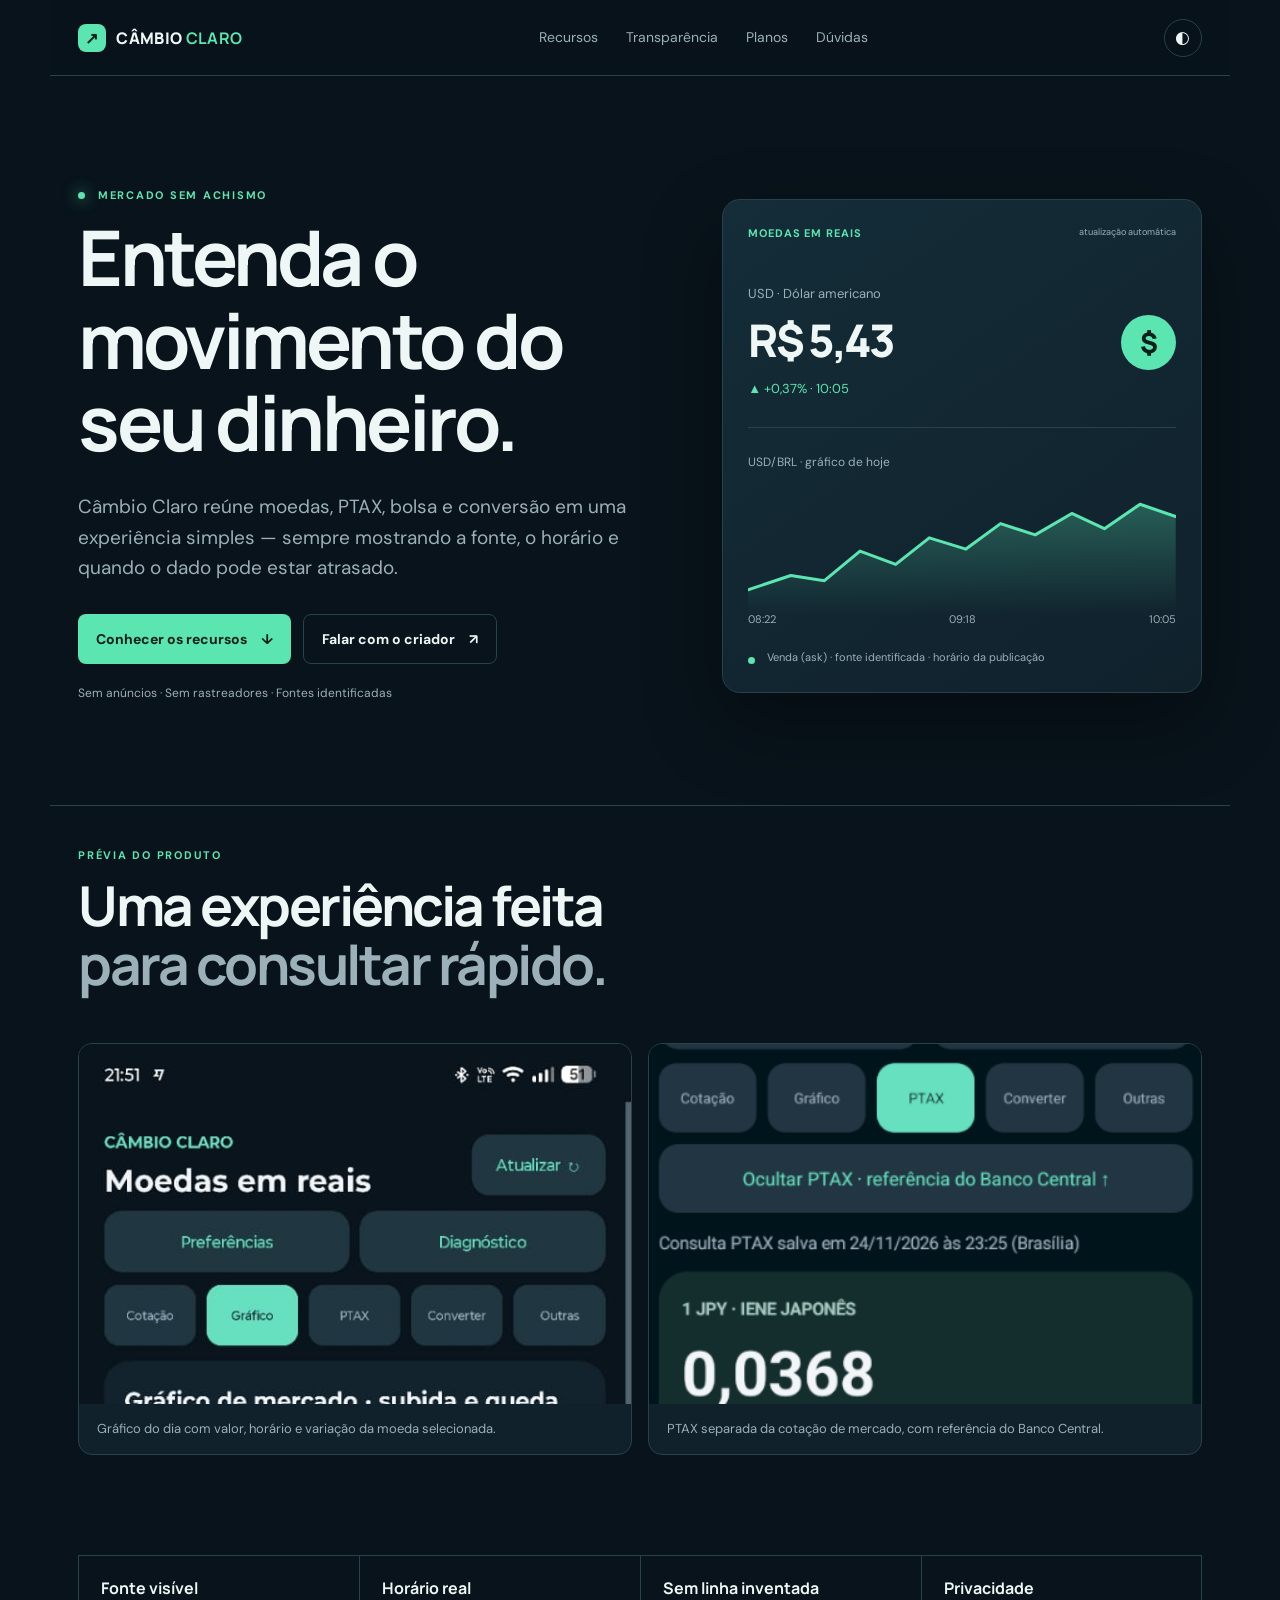
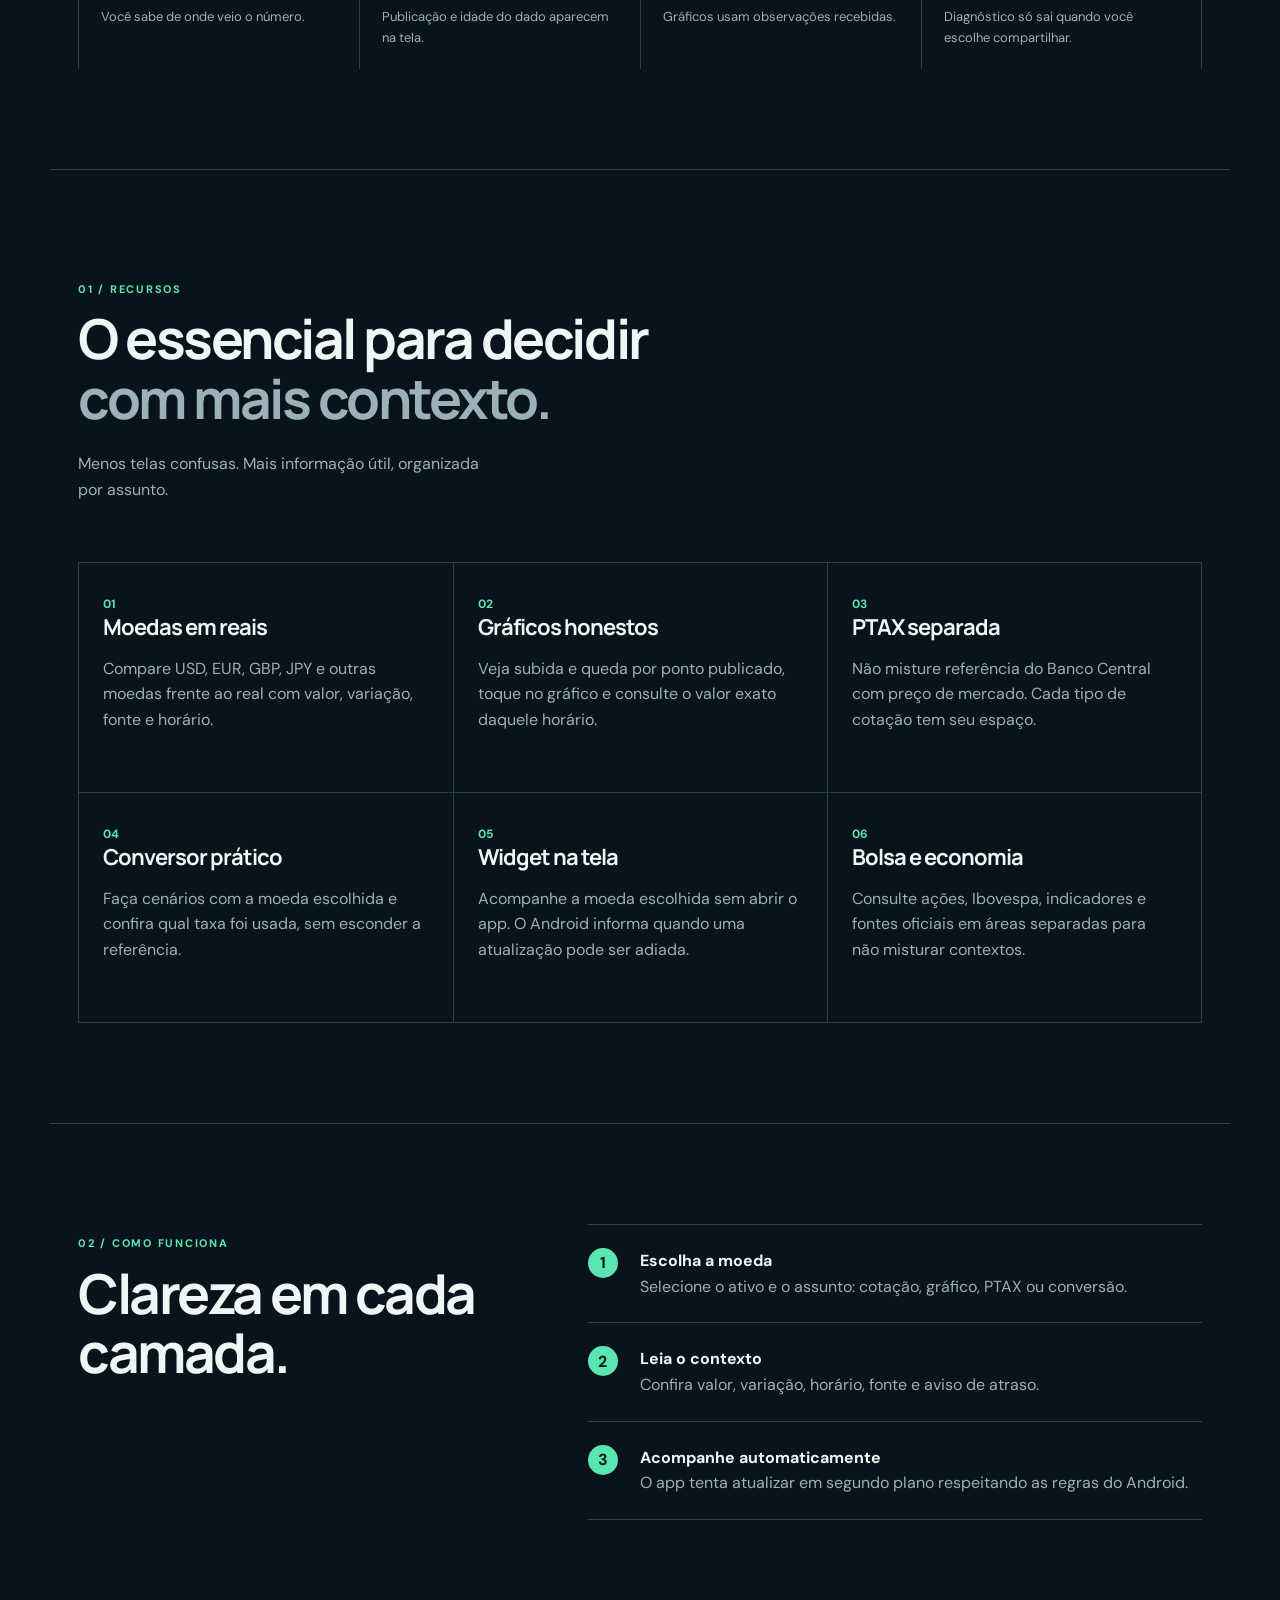
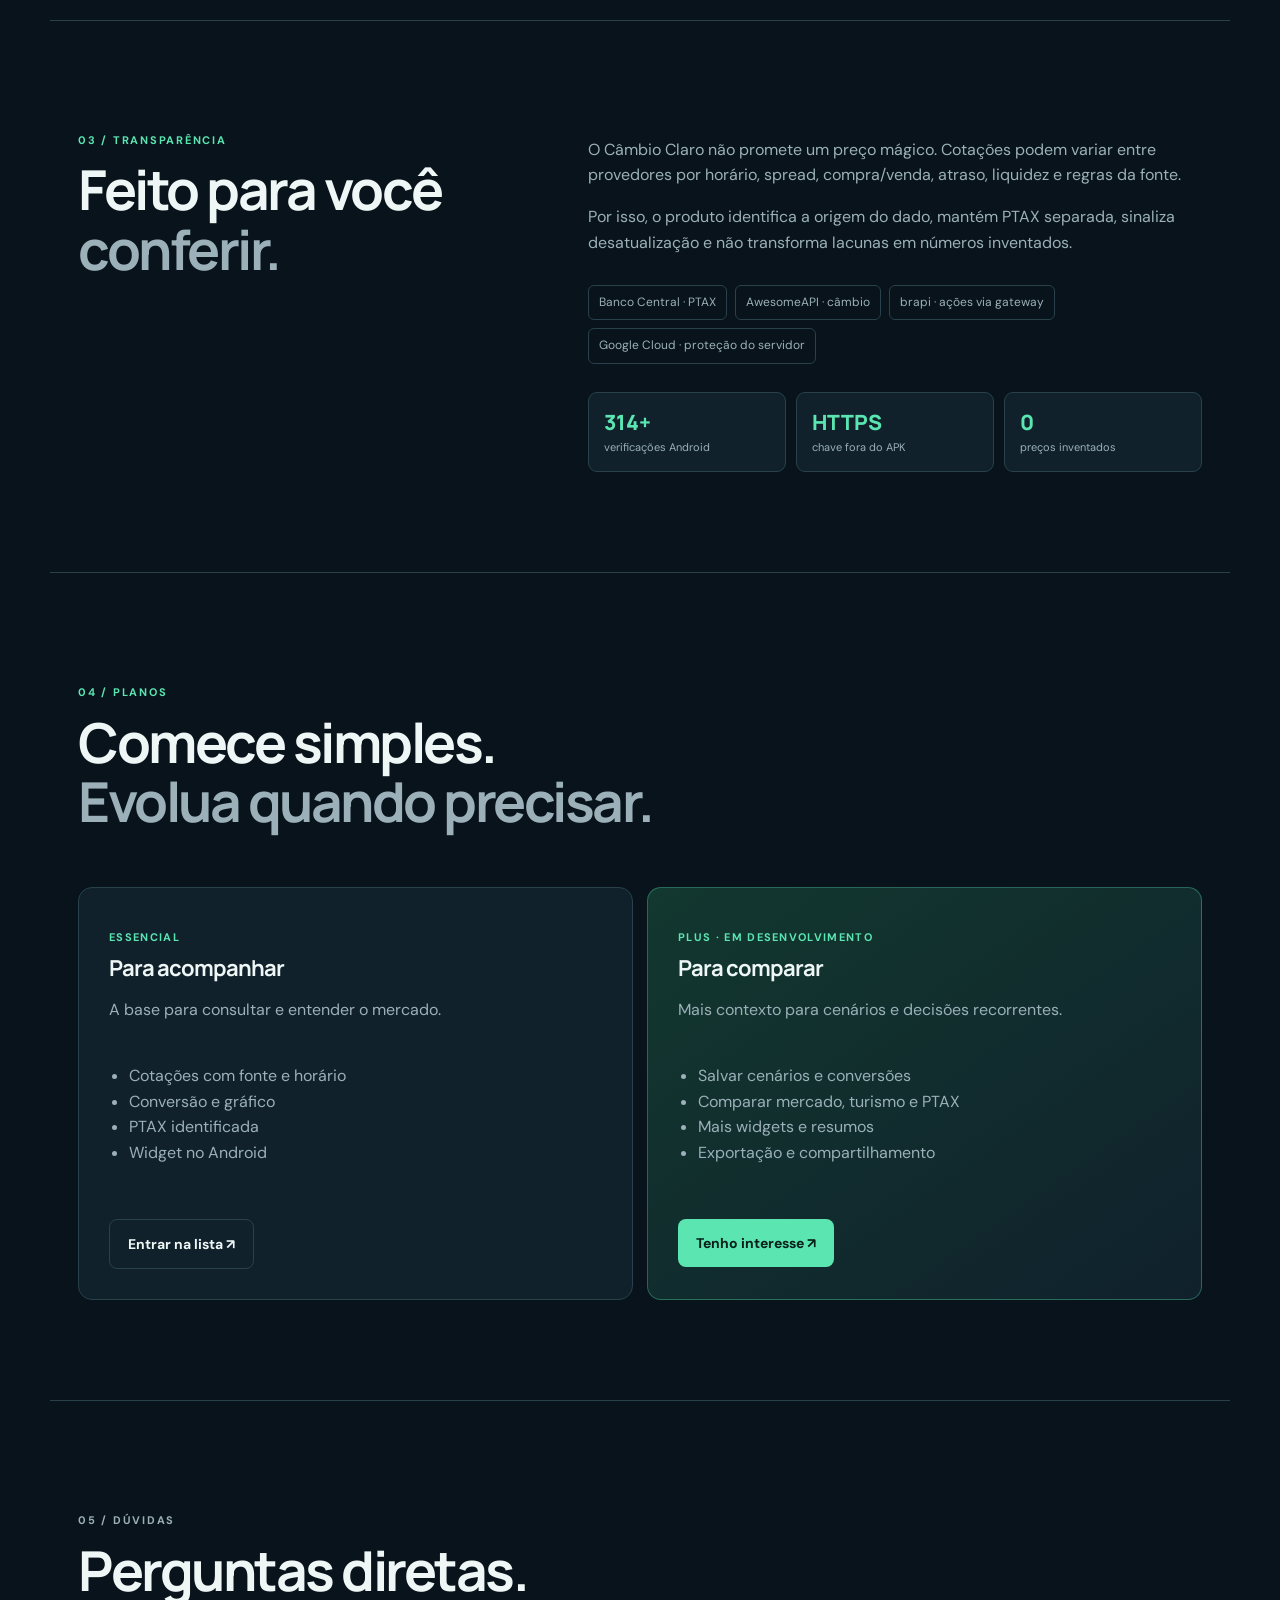
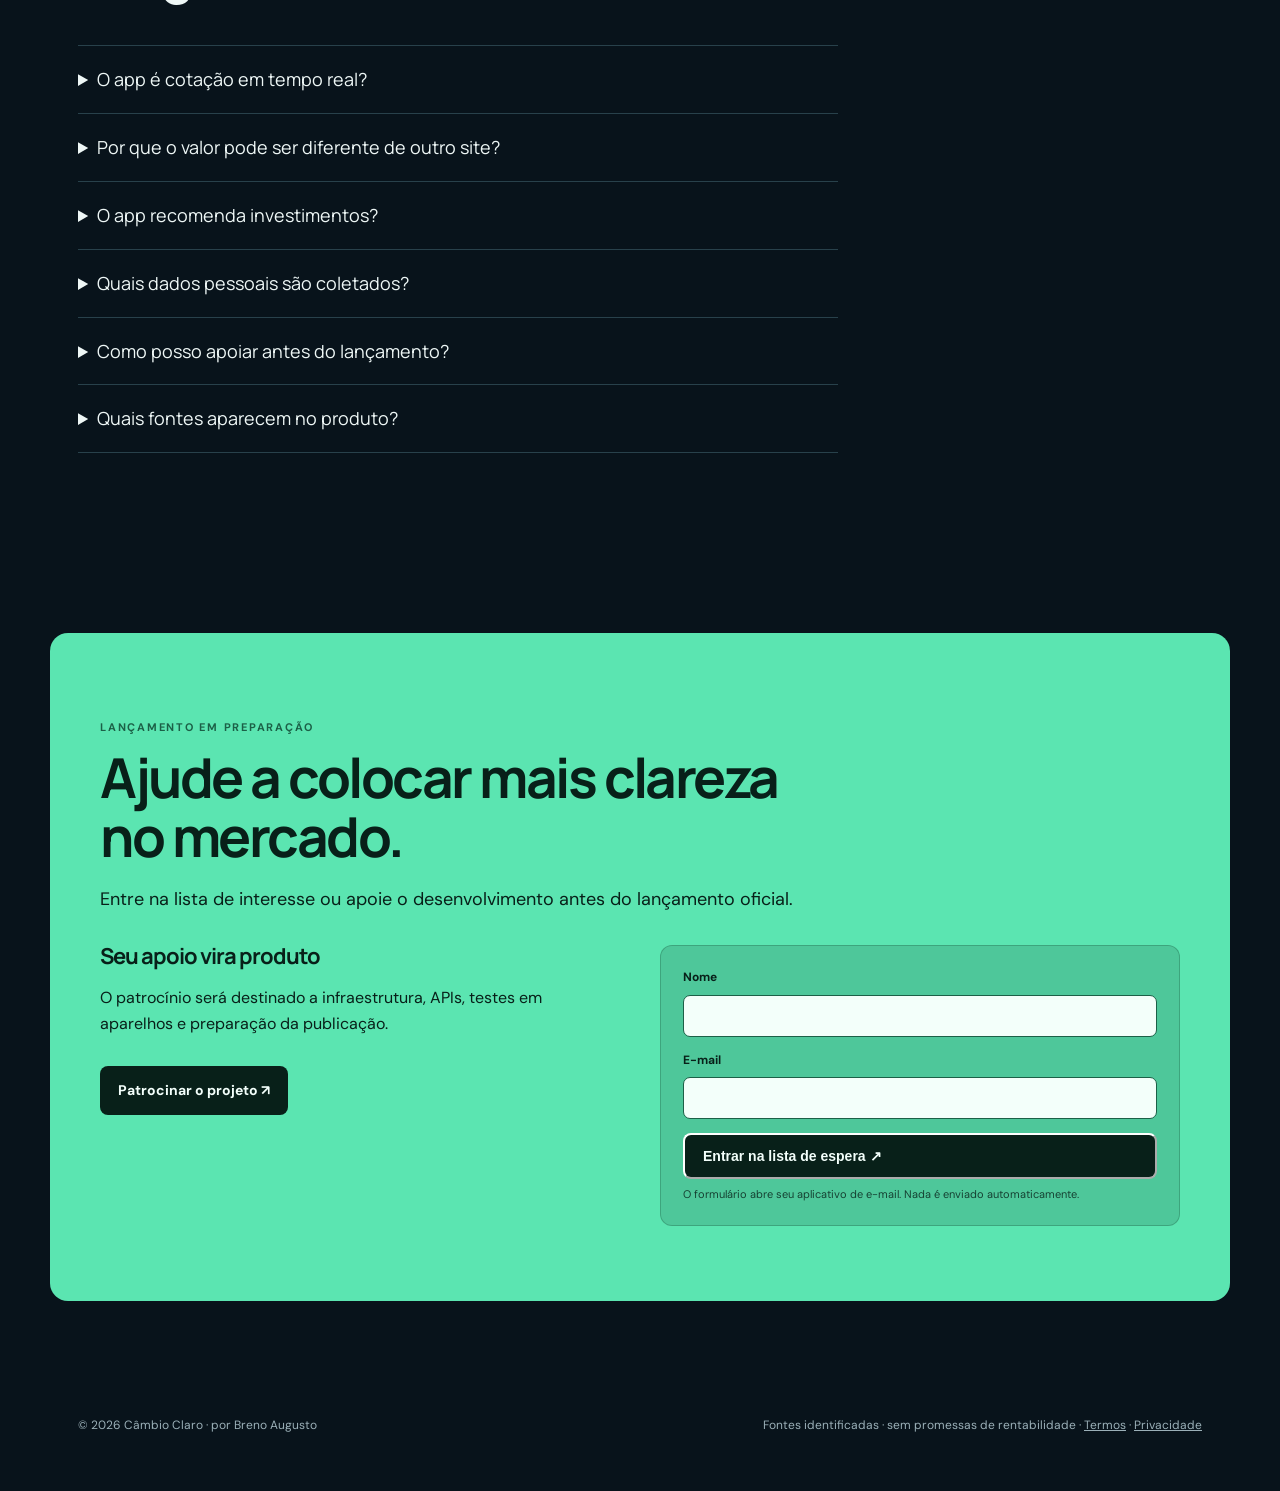
==== commit 8c6eb1f6: "Polish Cambio Claro landing experience" ====
--- a/cambio-claro.html
+++ b/cambio-claro.html
@@ -12,6 +12,7 @@
   <link rel="preconnect" href="https://fonts.gstatic.com" crossorigin>
   <link href="https://fonts.googleapis.com/css2?family=DM+Sans:wght@400;500;600;700&family=Manrope:wght@700;800&display=swap" rel="stylesheet">
   <link rel="stylesheet" href="cambio-claro.css">
+  <link rel="stylesheet" href="cambio-claro-overrides.css">
   <script type="application/ld+json">
     {"@context":"https://schema.org","@type":"SoftwareApplication","name":"Câmbio Claro","applicationCategory":"FinanceApplication","operatingSystem":"Android","description":"Aplicativo de consulta de câmbio e mercado com fontes e horários visíveis.","author":{"@type":"Person","name":"Breno Augusto Alves da Silva"}}
   </script>
@@ -19,8 +20,8 @@
 <body>
   <header class="cc-nav">
     <a class="cc-brand" href="#inicio" aria-label="Câmbio Claro, início"><span class="cc-mark">↗</span> CÂMBIO <b>CLARO</b></a>
-    <nav aria-label="Navegação do produto"><a href="#recursos">Recursos</a><a href="#confianca">Transparência</a><a href="#planos">Planos</a><a href="#faq">Dúvidas</a></nav>
-    <button class="cc-theme" type="button" aria-label="Ativar tema claro" aria-pressed="false">◐</button>
+    <nav id="cc-menu" aria-label="Navegação do produto"><a href="#recursos">Recursos</a><a href="#confianca">Transparência</a><a href="#planos">Planos</a><a href="#faq">Dúvidas</a></nav>
+    <div class="cc-nav-actions"><button class="cc-theme" type="button" aria-label="Ativar tema claro" aria-pressed="false">◐</button><button class="cc-menu-button" type="button" aria-label="Abrir menu" aria-expanded="false">☰</button></div>
   </header>
 
   <main>
@@ -40,21 +41,23 @@
       </div>
     </section>
 
+    <section class="cc-section cc-gallery" aria-labelledby="cc-gallery-title"><div class="cc-heading"><p class="cc-kicker">PRÉVIA DO PRODUTO</p><h2 id="cc-gallery-title">Uma experiência feita<br><em>para consultar rápido.</em></h2></div><div class="cc-gallery-grid"><figure><img src="assets/cambio-claro-grafico.jpeg" alt="Tela real do Câmbio Claro com gráfico intradiário de mercado"><figcaption>Gráfico do dia com valor, horário e variação da moeda selecionada.</figcaption></figure><figure><img src="assets/cambio-claro-ptax.png" alt="Tela real do Câmbio Claro com PTAX e histórico"><figcaption>PTAX separada da cotação de mercado, com referência do Banco Central.</figcaption></figure></div></section>
+
     <section class="cc-proof" id="confianca"><div><strong>Fonte visível</strong><span>Você sabe de onde veio o número.</span></div><div><strong>Horário real</strong><span>Publicação e idade do dado aparecem na tela.</span></div><div><strong>Sem linha inventada</strong><span>Gráficos usam observações recebidas.</span></div><div><strong>Privacidade</strong><span>Diagnóstico só sai quando você escolhe compartilhar.</span></div></section>
 
     <section class="cc-section" id="recursos"><div class="cc-heading"><p class="cc-kicker">01 / RECURSOS</p><h2>O essencial para decidir<br><em>com mais contexto.</em></h2><p>Menos telas confusas. Mais informação útil, organizada por assunto.</p></div><div class="cc-feature-grid"><article><span class="cc-number">01</span><h3>Moedas em reais</h3><p>Compare USD, EUR, GBP, JPY e outras moedas frente ao real com valor, variação, fonte e horário.</p></article><article><span class="cc-number">02</span><h3>Gráficos honestos</h3><p>Veja subida e queda por ponto publicado, toque no gráfico e consulte o valor exato daquele horário.</p></article><article><span class="cc-number">03</span><h3>PTAX separada</h3><p>Não misture referência do Banco Central com preço de mercado. Cada tipo de cotação tem seu espaço.</p></article><article><span class="cc-number">04</span><h3>Conversor prático</h3><p>Faça cenários com a moeda escolhida e confira qual taxa foi usada, sem esconder a referência.</p></article><article><span class="cc-number">05</span><h3>Widget na tela</h3><p>Acompanhe a moeda escolhida sem abrir o app. O Android informa quando uma atualização pode ser adiada.</p></article><article><span class="cc-number">06</span><h3>Bolsa e economia</h3><p>Consulte ações, Ibovespa, indicadores e fontes oficiais em áreas separadas para não misturar contextos.</p></article></div></section>
 
     <section class="cc-section cc-split"><div><p class="cc-kicker">02 / COMO FUNCIONA</p><h2>Clareza em cada camada.</h2></div><div class="cc-steps"><div><b>1</b><p><strong>Escolha a moeda</strong><br>Selecione o ativo e o assunto: cotação, gráfico, PTAX ou conversão.</p></div><div><b>2</b><p><strong>Leia o contexto</strong><br>Confira valor, variação, horário, fonte e aviso de atraso.</p></div><div><b>3</b><p><strong>Acompanhe automaticamente</strong><br>O app tenta atualizar em segundo plano respeitando as regras do Android.</p></div></div></section>
 
-    <section class="cc-section cc-trust"><div class="cc-heading"><p class="cc-kicker">03 / TRANSPARÊNCIA</p><h2>Feito para você<br><em>conferir.</em></h2></div><div class="cc-trust-copy"><p>O Câmbio Claro não promete um preço mágico. Cotações podem variar entre provedores por horário, spread, compra/venda, atraso, liquidez e regras da fonte.</p><p>Por isso, o produto identifica a origem do dado, mantém PTAX separada, sinaliza desatualização e não transforma lacunas em números inventados.</p><div class="cc-source-list"><span>Banco Central · PTAX</span><span>AwesomeAPI · câmbio</span><span>brapi · ações via gateway</span><span>Google Cloud · proteção do servidor</span></div></div></section>
+    <section class="cc-section cc-trust"><div class="cc-heading"><p class="cc-kicker">03 / TRANSPARÊNCIA</p><h2>Feito para você<br><em>conferir.</em></h2></div><div class="cc-trust-copy"><p>O Câmbio Claro não promete um preço mágico. Cotações podem variar entre provedores por horário, spread, compra/venda, atraso, liquidez e regras da fonte.</p><p>Por isso, o produto identifica a origem do dado, mantém PTAX separada, sinaliza desatualização e não transforma lacunas em números inventados.</p><div class="cc-source-list"><span>Banco Central · PTAX</span><span>AwesomeAPI · câmbio</span><span>brapi · ações via gateway</span><span>Google Cloud · proteção do servidor</span></div><div class="cc-metrics"><div><strong>314+</strong><span>verificações Android</span></div><div><strong>HTTPS</strong><span>chave fora do APK</span></div><div><strong>0</strong><span>preços inventados</span></div></div></div></section>
 
     <section class="cc-section" id="planos"><div class="cc-heading"><p class="cc-kicker">04 / PLANOS</p><h2>Comece simples.<br><em>Evolua quando precisar.</em></h2></div><div class="cc-plans"><article><p class="cc-plan-tag">ESSENCIAL</p><h3>Para acompanhar</h3><p class="cc-plan-desc">A base para consultar e entender o mercado.</p><ul><li>Cotações com fonte e horário</li><li>Conversão e gráfico</li><li>PTAX identificada</li><li>Widget no Android</li></ul><a class="cc-ghost" href="mailto:brenoaugustoalves@gmail.com?subject=Lista%20de%20espera%20Câmbio%20Claro">Entrar na lista ↗</a></article><article class="cc-plan-featured"><p class="cc-plan-tag">PLUS · EM DESENVOLVIMENTO</p><h3>Para comparar</h3><p class="cc-plan-desc">Mais contexto para cenários e decisões recorrentes.</p><ul><li>Salvar cenários e conversões</li><li>Comparar mercado, turismo e PTAX</li><li>Mais widgets e resumos</li><li>Exportação e compartilhamento</li></ul><a class="cc-primary" href="mailto:brenoaugustoalves@gmail.com?subject=Interesse%20no%20Câmbio%20Claro">Tenho interesse ↗</a></article></div></section>
 
-    <section class="cc-section cc-faq" id="faq"><div class="cc-heading"><p class="cc-kicker">05 / DÚVIDAS</p><h2>Perguntas diretas.</h2></div><div class="cc-faq-list"><details><summary>O app é cotação em tempo real?</summary><p>Ele consulta fontes de mercado e mostra o horário publicado. A frequência e eventuais atrasos dependem da fonte, da rede e das regras do Android.</p></details><details><summary>Por que o valor pode ser diferente de outro site?</summary><p>Sites podem usar provedores, horários, spreads e tipos de preço diferentes. O Câmbio Claro identifica a referência usada para você comparar corretamente.</p></details><details><summary>O app recomenda investimentos?</summary><p>Não. Ele é uma ferramenta informativa e não substitui análise ou orientação profissional.</p></details><details><summary>Quais dados pessoais são coletados?</summary><p>O funcionamento básico não exige cadastro. Preferências e cache ficam no aparelho; o diagnóstico só é compartilhado quando você escolhe fazê-lo.</p></details></div></section>
+    <section class="cc-section cc-faq" id="faq"><div class="cc-heading"><p class="cc-kicker">05 / DÚVIDAS</p><h2>Perguntas diretas.</h2></div><div class="cc-faq-list"><details><summary>O app é cotação em tempo real?</summary><p>Ele consulta fontes de mercado e mostra o horário publicado. A frequência e eventuais atrasos dependem da fonte, da rede e das regras do Android.</p></details><details><summary>Por que o valor pode ser diferente de outro site?</summary><p>Sites podem usar provedores, horários, spreads e tipos de preço diferentes. O Câmbio Claro identifica a referência usada para você comparar corretamente.</p></details><details><summary>O app recomenda investimentos?</summary><p>Não. Ele é uma ferramenta informativa e não substitui análise ou orientação profissional.</p></details><details><summary>Quais dados pessoais são coletados?</summary><p>O funcionamento básico não exige cadastro. Preferências e cache ficam no aparelho; o diagnóstico só é compartilhado quando você escolhe fazê-lo.</p></details><details><summary>Como posso apoiar antes do lançamento?</summary><p>Use o botão de patrocínio para enviar um e-mail ao responsável. Não há cobrança automática nesta página; qualquer condição de apoio será combinada de forma transparente.</p></details><details><summary>Quais fontes aparecem no produto?</summary><p>Banco Central para PTAX, AwesomeAPI para câmbio e um gateway protegido para dados de ações. O horário e a origem ficam visíveis no app.</p></details></div></section>
 
-    <section class="cc-cta"><p class="cc-kicker">LANÇAMENTO EM PREPARAÇÃO</p><h2>Ajude a colocar mais clareza no mercado.</h2><p>Entre na lista de interesse ou apoie o desenvolvimento antes do lançamento oficial.</p><div class="cc-actions"><a class="cc-dark" href="mailto:brenoaugustoalves@gmail.com?subject=Quero%20patrocinar%20o%20Câmbio%20Claro">Patrocinar o projeto ↗</a><a class="cc-dark-outline" href="mailto:brenoaugustoalves@gmail.com?subject=Lista%20de%20espera%20Câmbio%20Claro">Entrar na lista de espera ↗</a></div></section>
+    <section class="cc-cta"><p class="cc-kicker">LANÇAMENTO EM PREPARAÇÃO</p><h2>Ajude a colocar mais clareza no mercado.</h2><p>Entre na lista de interesse ou apoie o desenvolvimento antes do lançamento oficial.</p><div class="cc-support-grid"><div><h3>Seu apoio vira produto</h3><p>O patrocínio será destinado a infraestrutura, APIs, testes em aparelhos e preparação da publicação.</p><div class="cc-actions"><a class="cc-dark" href="mailto:brenoaugustoalves@gmail.com?subject=Quero%20patrocinar%20o%20Câmbio%20Claro">Patrocinar o projeto ↗</a></div></div><form id="cc-interest-form"><label for="cc-name">Nome</label><input id="cc-name" name="name" autocomplete="name" required><label for="cc-email">E-mail</label><input id="cc-email" name="email" type="email" autocomplete="email" required><button class="cc-dark" type="submit">Entrar na lista de espera ↗</button><small>O formulário abre seu aplicativo de e-mail. Nada é enviado automaticamente.</small></form></div></section>
   </main>
-  <footer class="cc-footer"><span>© <span id="cc-year"></span> Câmbio Claro · por Breno Augusto</span><span>Fontes identificadas · sem promessas de rentabilidade</span></footer>
+  <footer class="cc-footer"><span>© <span id="cc-year"></span> Câmbio Claro · por Breno Augusto</span><span>Fontes identificadas · sem promessas de rentabilidade · <a href="termos.html">Termos</a> · <a href="privacidade.html">Privacidade</a></span></footer>
   <script src="cambio-claro.js"></script>
 </body>
 </html>
--- a/cambio-claro-overrides.css
+++ b/cambio-claro-overrides.css
@@ -0,0 +1 @@
+.cc-nav-actions{display:flex;align-items:center;gap:8px}.cc-menu-button{display:none;width:40px;height:40px;border:1px solid var(--cc-line);border-radius:8px;background:transparent;color:var(--cc-text);font-size:20px}.cc-gallery{padding-top:30px}.cc-gallery-grid{display:grid;grid-template-columns:1fr 1fr;gap:16px;margin-top:48px}.cc-gallery figure{margin:0;background:var(--cc-surface);border:1px solid var(--cc-line);border-radius:14px;overflow:hidden}.cc-gallery img{display:block;width:100%;height:360px;object-fit:cover;object-position:top}.cc-gallery figcaption{padding:15px 18px;color:var(--cc-muted);font-size:13px}.cc-metrics{display:grid;grid-template-columns:repeat(3,1fr);gap:10px;margin-top:28px}.cc-metrics div{padding:15px;background:var(--cc-surface);border:1px solid var(--cc-line);border-radius:9px}.cc-metrics strong,.cc-metrics span{display:block}.cc-metrics strong{font:800 21px Manrope;color:var(--cc-accent)}.cc-metrics span{font-size:11px;color:var(--cc-muted);margin-top:3px}.cc-support-grid{display:grid;grid-template-columns:1fr 1fr;gap:40px;margin-top:32px}.cc-support-grid h3{font-size:22px}.cc-support-grid p{max-width:480px}.cc-support-grid form{display:grid;gap:7px;padding:22px;background:#08201925;border:1px solid #1c604755;border-radius:12px}.cc-support-grid label{font-size:12px;font-weight:700}.cc-support-grid input{height:42px;padding:0 12px;border:1px solid #1c6047;border-radius:7px;background:#f3fffa;color:#082019;font:inherit;margin-bottom:7px}.cc-support-grid small{font-size:11px;opacity:.8}.cc-footer a{color:var(--cc-muted)}.cc-footer a:hover{color:var(--cc-accent)}@media(max-width:820px){.cc-menu-button{display:block}.cc-nav nav{display:none;position:absolute;top:76px;left:0;right:0;padding:14px 20px;background:var(--cc-bg);border-bottom:1px solid var(--cc-line);flex-direction:column;gap:0}.cc-nav nav.cc-open{display:flex}.cc-nav nav a{padding:11px 0}.cc-gallery-grid,.cc-support-grid{grid-template-columns:1fr}.cc-gallery img{height:auto;max-height:520px;object-fit:contain;background:var(--cc-bg)}.cc-metrics{grid-template-columns:1fr 1fr}}@media(max-width:560px){.cc-metrics{grid-template-columns:1fr}.cc-gallery{padding-top:60px}}@media(prefers-reduced-motion:reduce){*,*:before,*:after{scroll-behavior:auto!important;transition:none!important;animation:none!important}}
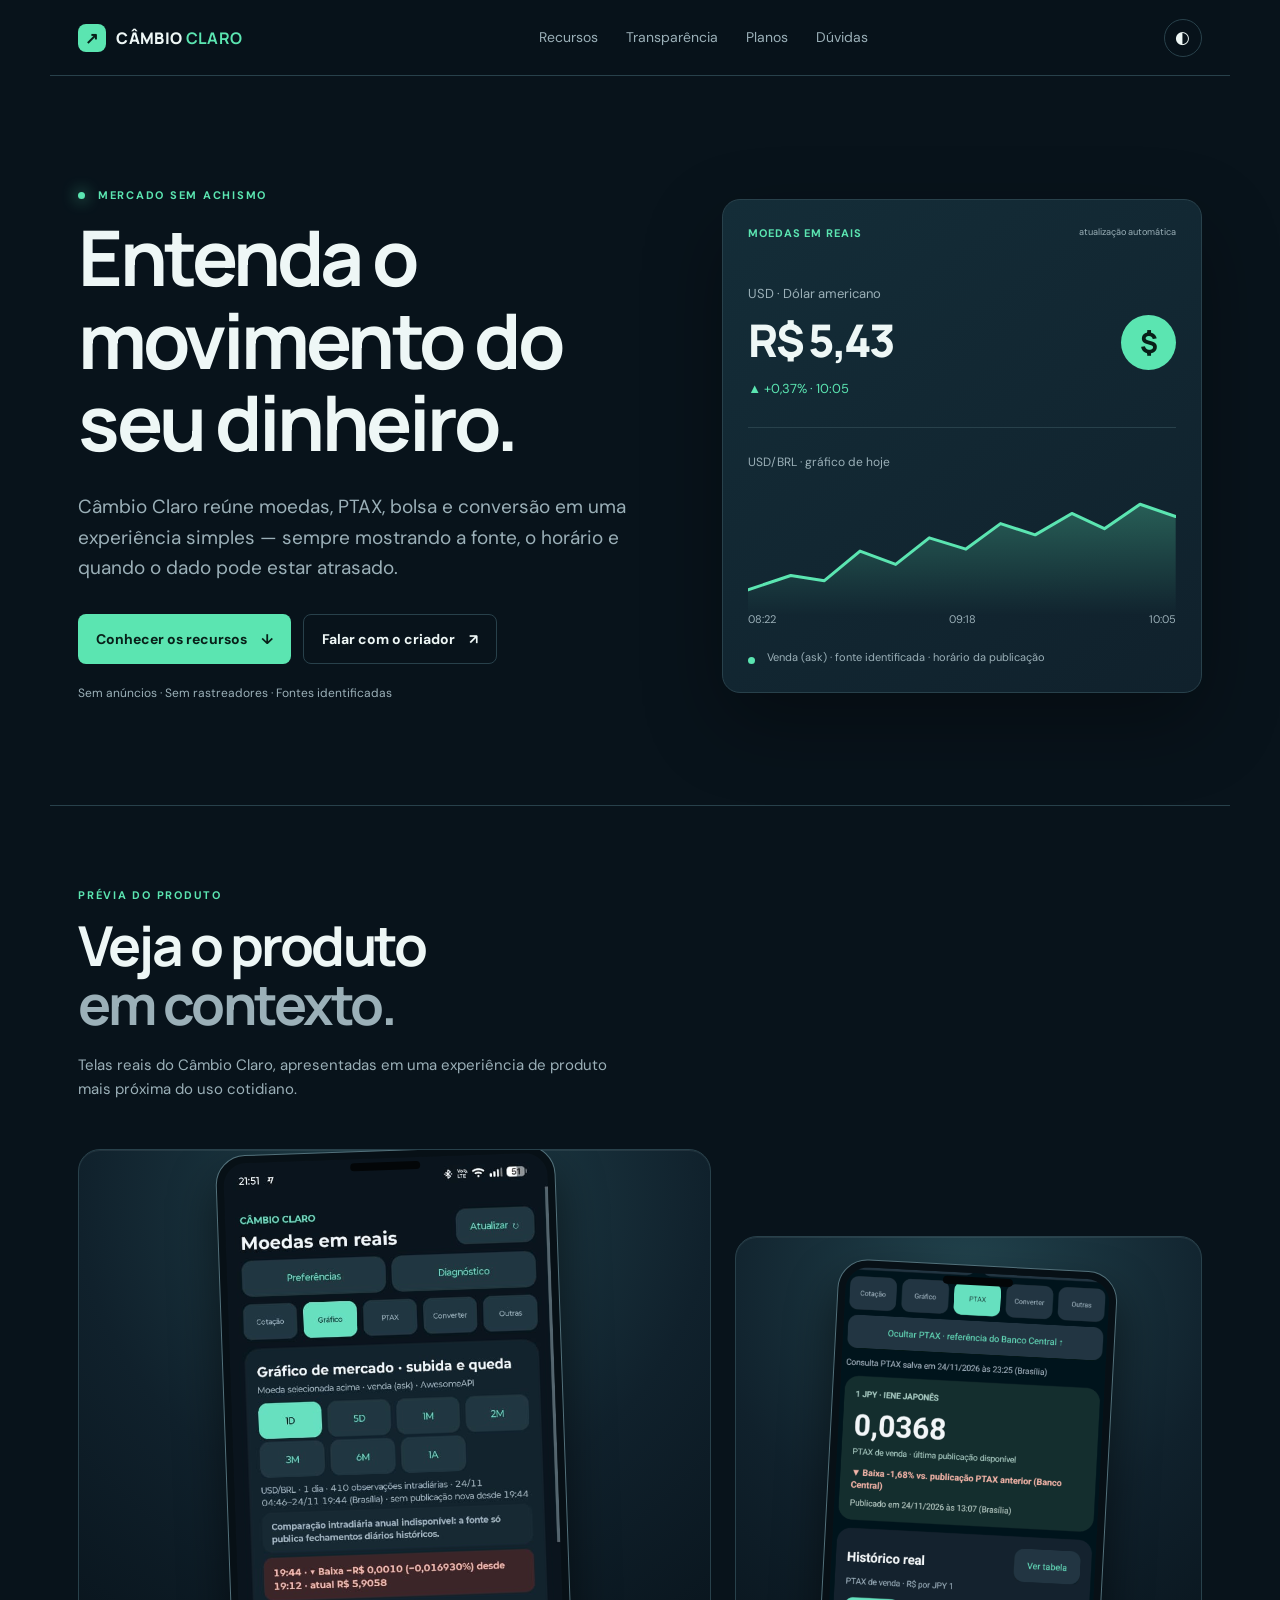
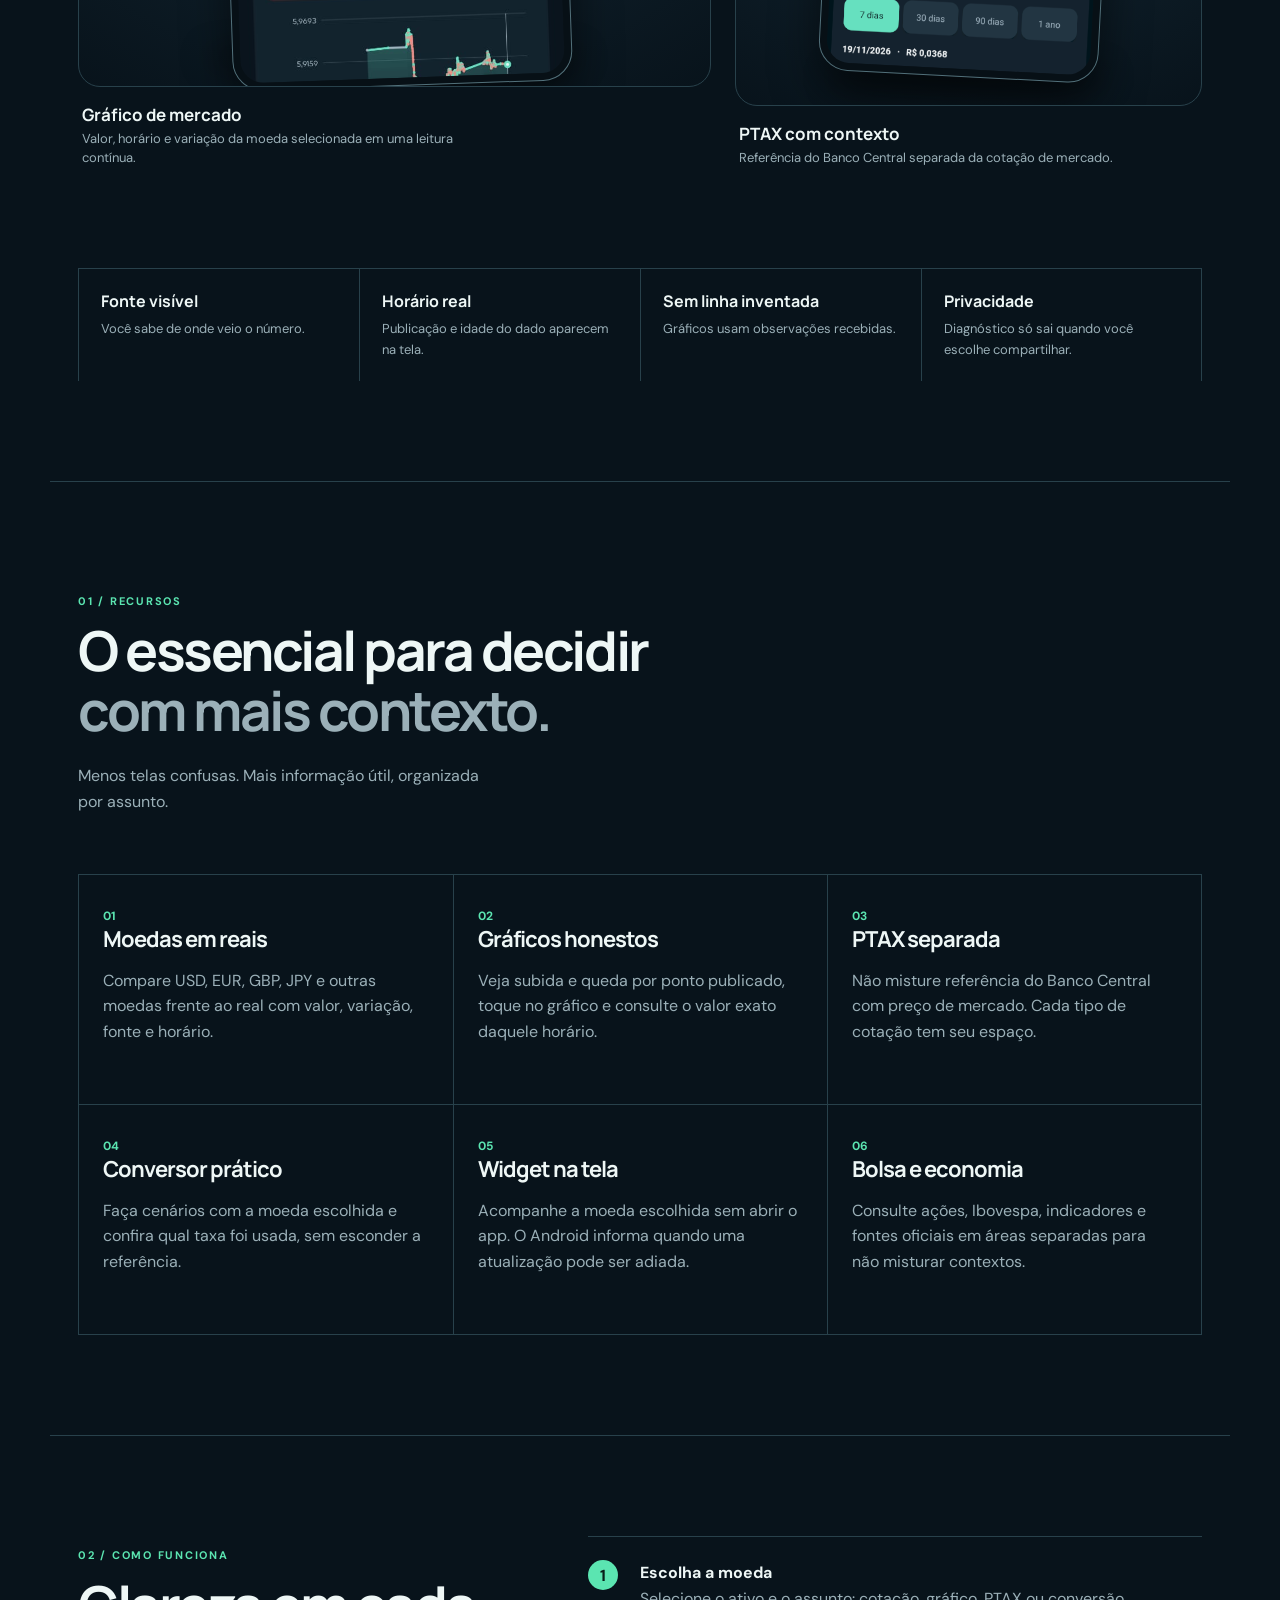
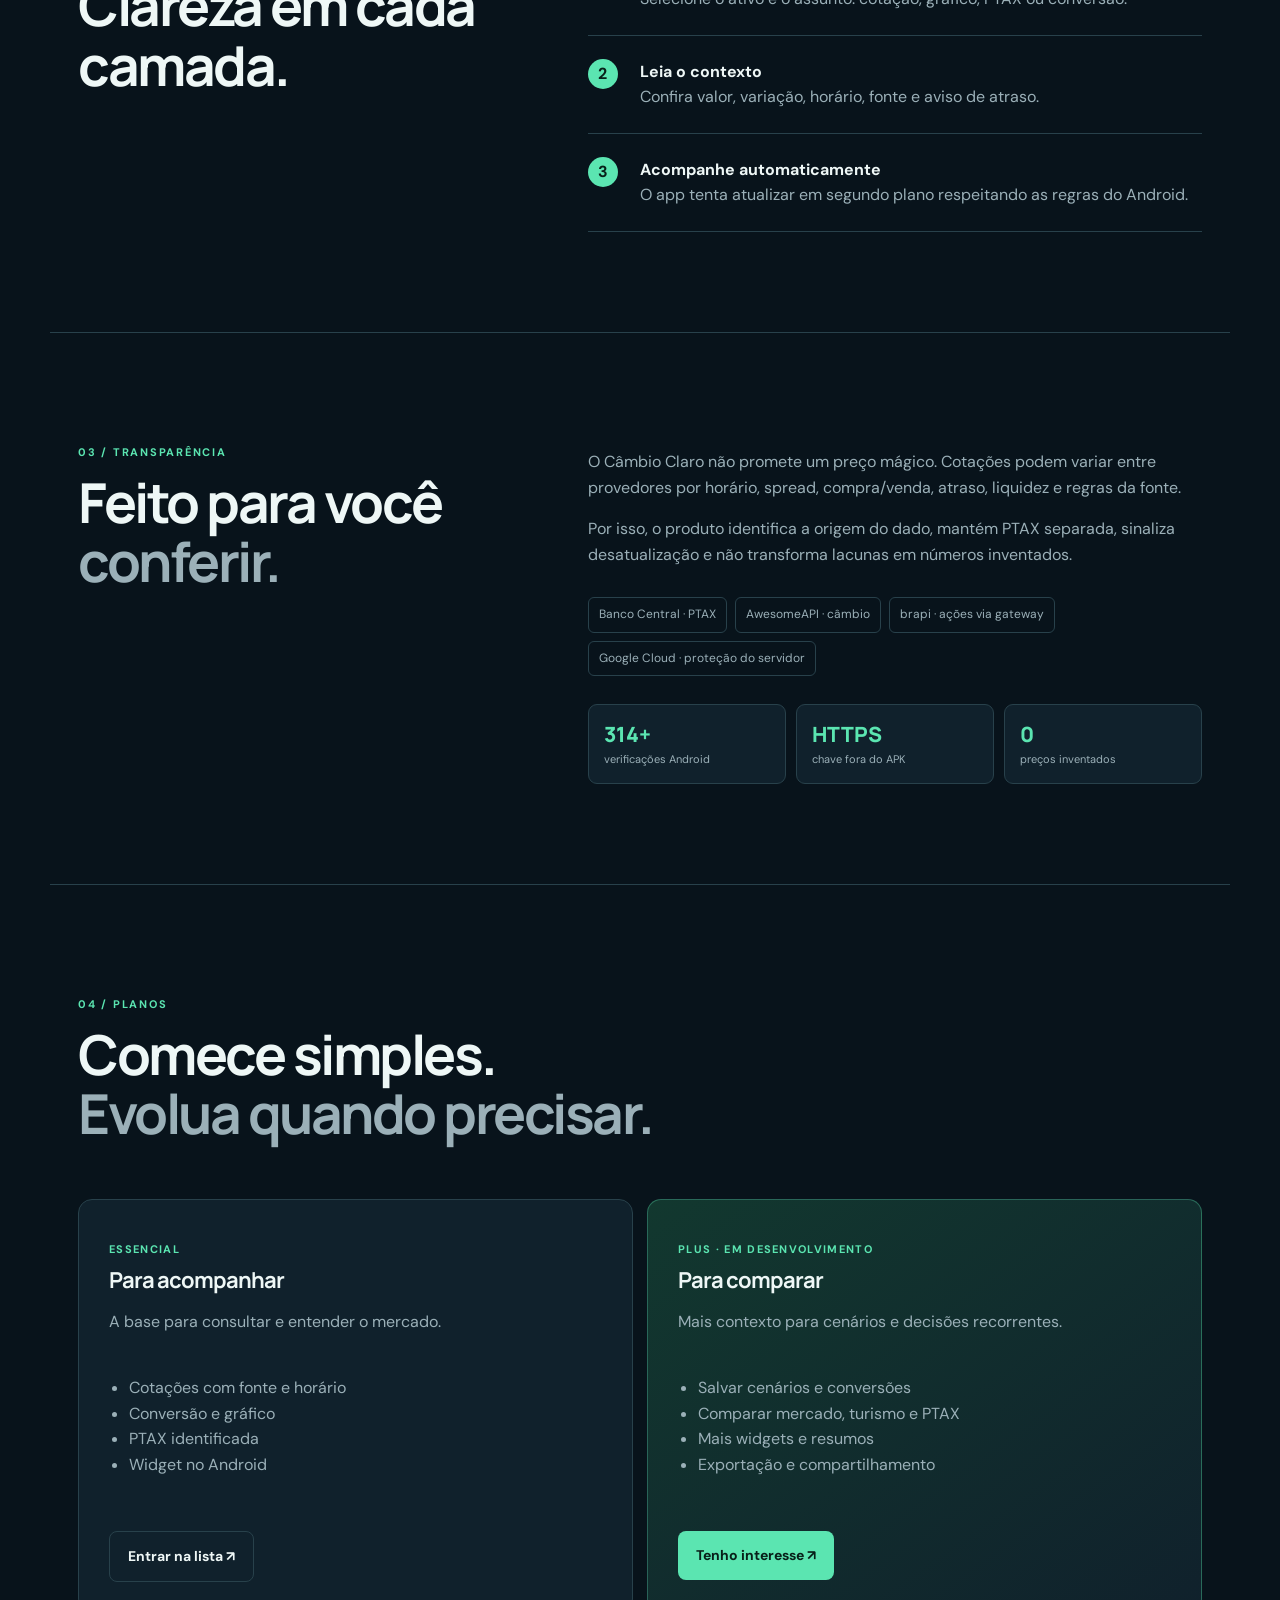
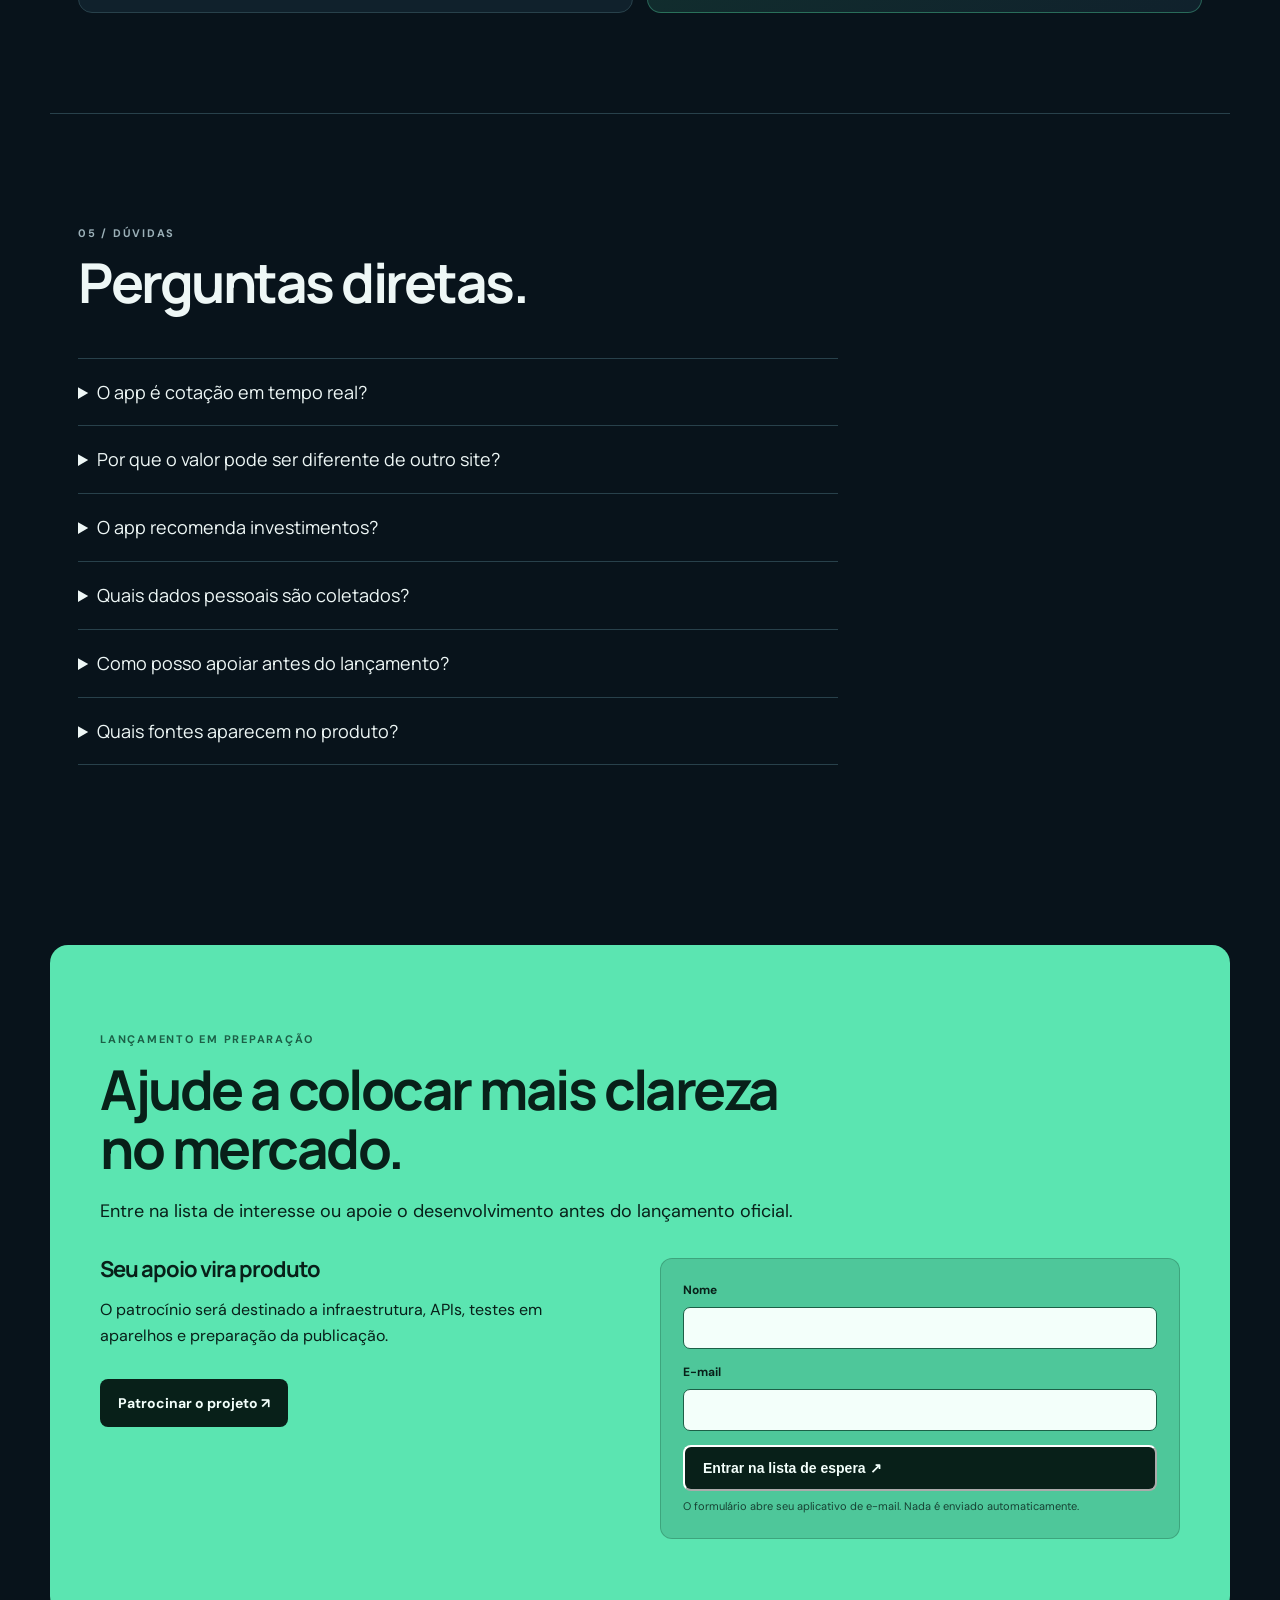
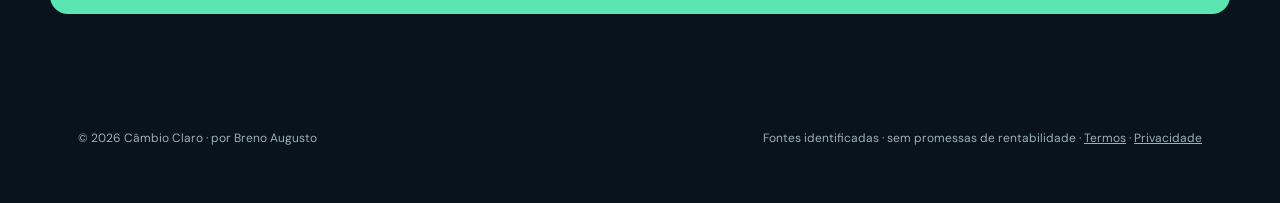
==== commit e02cfe30: "Improve product screenshot showcase" ====
--- a/cambio-claro.html
+++ b/cambio-claro.html
@@ -41,7 +41,7 @@
       </div>
     </section>
 
-    <section class="cc-section cc-gallery" aria-labelledby="cc-gallery-title"><div class="cc-heading"><p class="cc-kicker">PRÉVIA DO PRODUTO</p><h2 id="cc-gallery-title">Uma experiência feita<br><em>para consultar rápido.</em></h2></div><div class="cc-gallery-grid"><figure><img src="assets/cambio-claro-grafico.jpeg" alt="Tela real do Câmbio Claro com gráfico intradiário de mercado"><figcaption>Gráfico do dia com valor, horário e variação da moeda selecionada.</figcaption></figure><figure><img src="assets/cambio-claro-ptax.png" alt="Tela real do Câmbio Claro com PTAX e histórico"><figcaption>PTAX separada da cotação de mercado, com referência do Banco Central.</figcaption></figure></div></section>
+    <section class="cc-section cc-gallery" aria-labelledby="cc-gallery-title"><div class="cc-gallery-intro"><p class="cc-kicker">PRÉVIA DO PRODUTO</p><h2 id="cc-gallery-title">Veja o produto<br><em>em contexto.</em></h2><p class="cc-gallery-note">Telas reais do Câmbio Claro, apresentadas em uma experiência de produto mais próxima do uso cotidiano.</p></div><div class="cc-gallery-grid"><figure class="cc-showcase-card cc-showcase-wide"><div class="cc-device-stage"><div class="cc-device cc-device-large"><span class="cc-device-speaker" aria-hidden="true"></span><img src="assets/cambio-claro-grafico.jpeg" alt="Tela real do Câmbio Claro com gráfico intradiário de mercado"></div></div><figcaption><strong>Gráfico de mercado</strong><span>Valor, horário e variação da moeda selecionada em uma leitura contínua.</span></figcaption></figure><figure class="cc-showcase-card"><div class="cc-device-stage"><div class="cc-device cc-device-small"><span class="cc-device-speaker" aria-hidden="true"></span><img src="assets/cambio-claro-ptax.png" alt="Tela real do Câmbio Claro com PTAX e histórico"></div></div><figcaption><strong>PTAX com contexto</strong><span>Referência do Banco Central separada da cotação de mercado.</span></figcaption></figure></div></section>
 
     <section class="cc-proof" id="confianca"><div><strong>Fonte visível</strong><span>Você sabe de onde veio o número.</span></div><div><strong>Horário real</strong><span>Publicação e idade do dado aparecem na tela.</span></div><div><strong>Sem linha inventada</strong><span>Gráficos usam observações recebidas.</span></div><div><strong>Privacidade</strong><span>Diagnóstico só sai quando você escolhe compartilhar.</span></div></section>
 
--- a/cambio-claro-overrides.css
+++ b/cambio-claro-overrides.css
@@ -1 +1,3 @@
 .cc-nav-actions{display:flex;align-items:center;gap:8px}.cc-menu-button{display:none;width:40px;height:40px;border:1px solid var(--cc-line);border-radius:8px;background:transparent;color:var(--cc-text);font-size:20px}.cc-gallery{padding-top:30px}.cc-gallery-grid{display:grid;grid-template-columns:1fr 1fr;gap:16px;margin-top:48px}.cc-gallery figure{margin:0;background:var(--cc-surface);border:1px solid var(--cc-line);border-radius:14px;overflow:hidden}.cc-gallery img{display:block;width:100%;height:360px;object-fit:cover;object-position:top}.cc-gallery figcaption{padding:15px 18px;color:var(--cc-muted);font-size:13px}.cc-metrics{display:grid;grid-template-columns:repeat(3,1fr);gap:10px;margin-top:28px}.cc-metrics div{padding:15px;background:var(--cc-surface);border:1px solid var(--cc-line);border-radius:9px}.cc-metrics strong,.cc-metrics span{display:block}.cc-metrics strong{font:800 21px Manrope;color:var(--cc-accent)}.cc-metrics span{font-size:11px;color:var(--cc-muted);margin-top:3px}.cc-support-grid{display:grid;grid-template-columns:1fr 1fr;gap:40px;margin-top:32px}.cc-support-grid h3{font-size:22px}.cc-support-grid p{max-width:480px}.cc-support-grid form{display:grid;gap:7px;padding:22px;background:#08201925;border:1px solid #1c604755;border-radius:12px}.cc-support-grid label{font-size:12px;font-weight:700}.cc-support-grid input{height:42px;padding:0 12px;border:1px solid #1c6047;border-radius:7px;background:#f3fffa;color:#082019;font:inherit;margin-bottom:7px}.cc-support-grid small{font-size:11px;opacity:.8}.cc-footer a{color:var(--cc-muted)}.cc-footer a:hover{color:var(--cc-accent)}@media(max-width:820px){.cc-menu-button{display:block}.cc-nav nav{display:none;position:absolute;top:76px;left:0;right:0;padding:14px 20px;background:var(--cc-bg);border-bottom:1px solid var(--cc-line);flex-direction:column;gap:0}.cc-nav nav.cc-open{display:flex}.cc-nav nav a{padding:11px 0}.cc-gallery-grid,.cc-support-grid{grid-template-columns:1fr}.cc-gallery img{height:auto;max-height:520px;object-fit:contain;background:var(--cc-bg)}.cc-metrics{grid-template-columns:1fr 1fr}}@media(max-width:560px){.cc-metrics{grid-template-columns:1fr}.cc-gallery{padding-top:60px}}@media(prefers-reduced-motion:reduce){*,*:before,*:after{scroll-behavior:auto!important;transition:none!important;animation:none!important}}
+/* Showcase: real app screens presented as product mockups, not raw screenshots. */
+.cc-gallery{padding-top:70px;overflow:hidden}.cc-gallery-intro{max-width:720px}.cc-gallery-note{max-width:560px;margin:18px 0 0;color:var(--cc-muted);font-size:15px;line-height:1.6}.cc-gallery-grid{grid-template-columns:1.15fr .85fr;gap:24px;margin-top:48px;align-items:end}.cc-gallery figure{background:transparent;border:0;border-radius:0;overflow:visible}.cc-device-stage{position:relative;min-height:470px;display:grid;place-items:center;overflow:hidden;border:1px solid var(--cc-line);border-radius:22px;background:radial-gradient(circle at 50% 8%,#22434d 0%,var(--cc-surface) 54%,var(--cc-bg) 100%);box-shadow:inset 0 1px #ffffff12}.cc-device-stage:after{content:"";position:absolute;bottom:18px;width:60%;height:20px;border-radius:50%;background:#0008;filter:blur(15px)}.cc-device{position:relative;z-index:1;width:min(78%,310px);padding:7px;overflow:hidden;border:1px solid #52707a;border-radius:30px;background:#071016;box-shadow:0 24px 45px #0008;transform:rotate(-2deg)}.cc-device-large{width:min(82%,340px)}.cc-device-small{width:min(76%,280px);transform:rotate(3deg)}.cc-device img,.cc-gallery .cc-device img{display:block;width:100%;height:auto;max-height:520px;object-fit:cover;object-position:top;border-radius:23px}.cc-device-speaker{position:absolute;z-index:2;top:11px;left:50%;width:70px;height:8px;border-radius:10px;background:#030608;transform:translateX(-50%)}.cc-gallery figcaption{padding:16px 4px 0;color:var(--cc-muted);font-size:13px;line-height:1.5}.cc-gallery figcaption strong,.cc-gallery figcaption span{display:block}.cc-gallery figcaption strong{margin-bottom:3px;color:var(--cc-text);font:700 17px Manrope}.cc-gallery figcaption span{max-width:420px}@media(max-width:820px){.cc-gallery-grid{grid-template-columns:1fr}.cc-device-stage{min-height:430px}.cc-device-large,.cc-device-small{width:min(74%,300px)}}
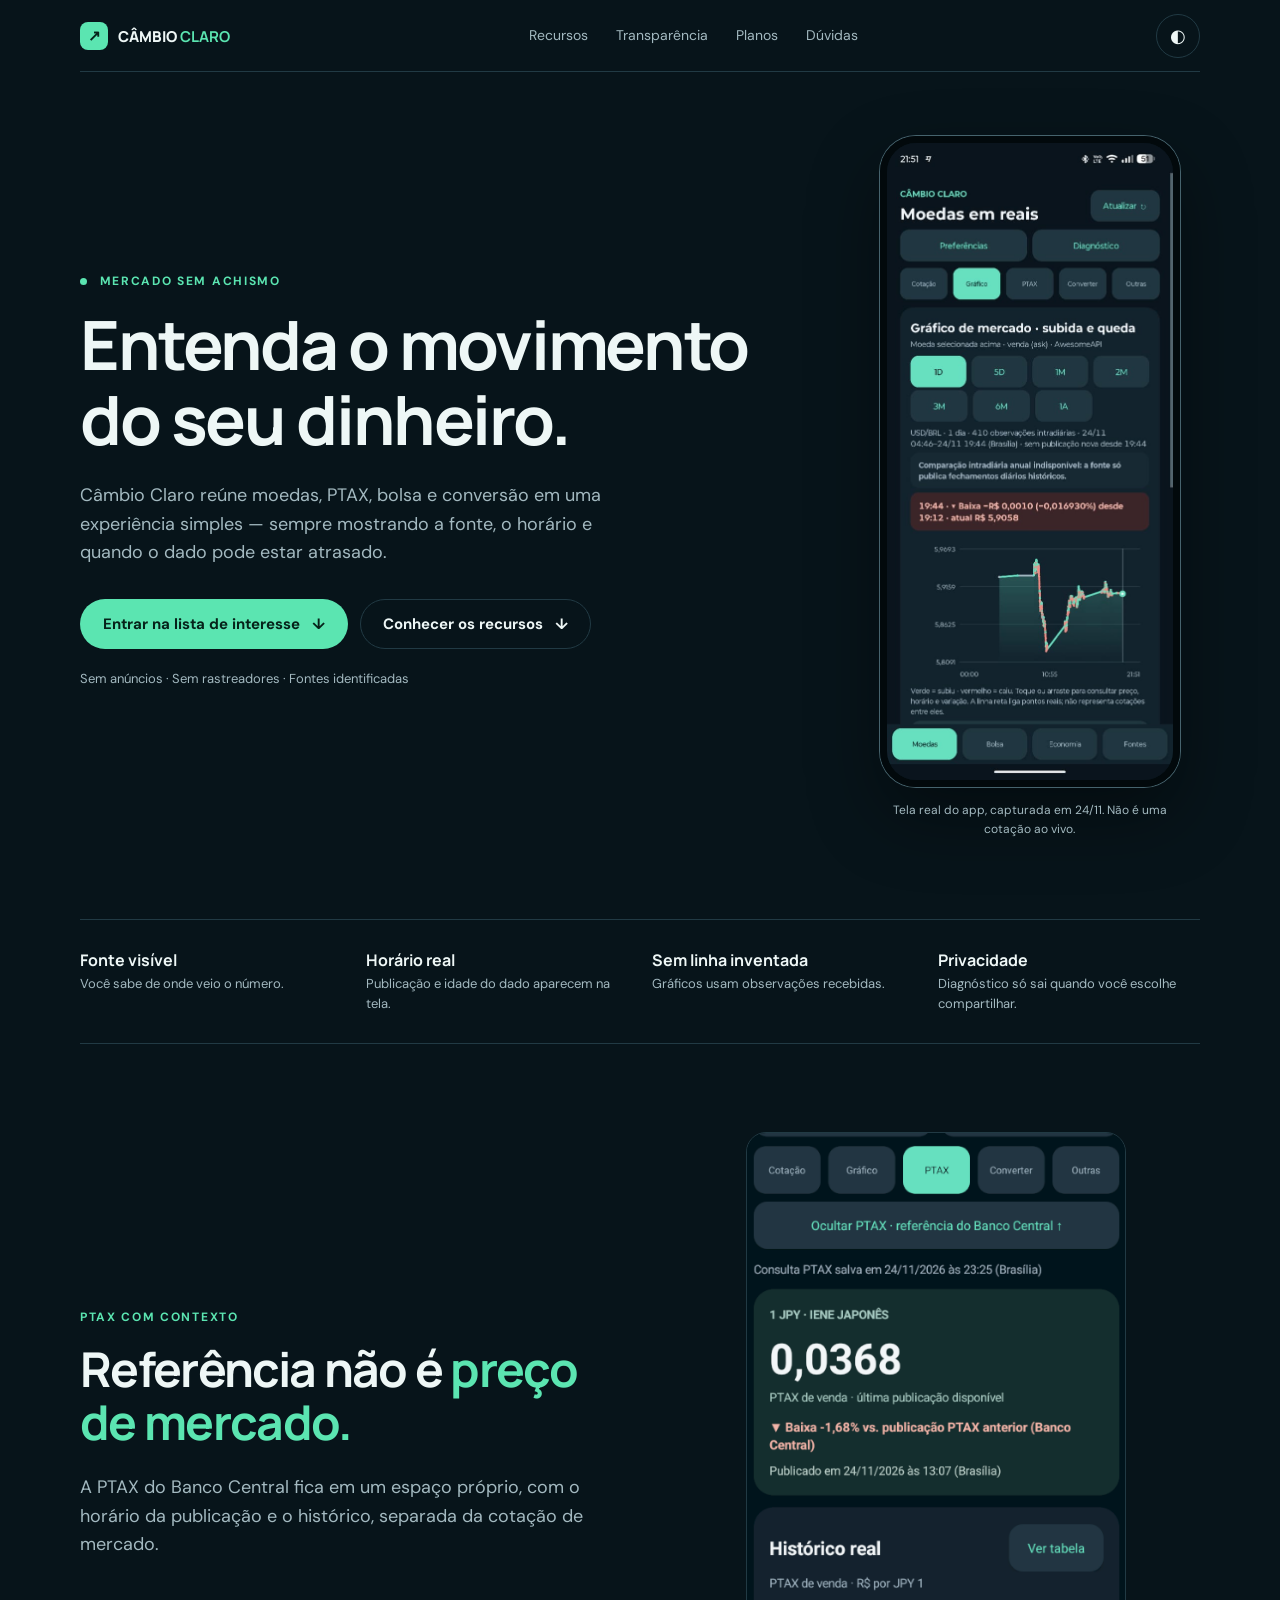
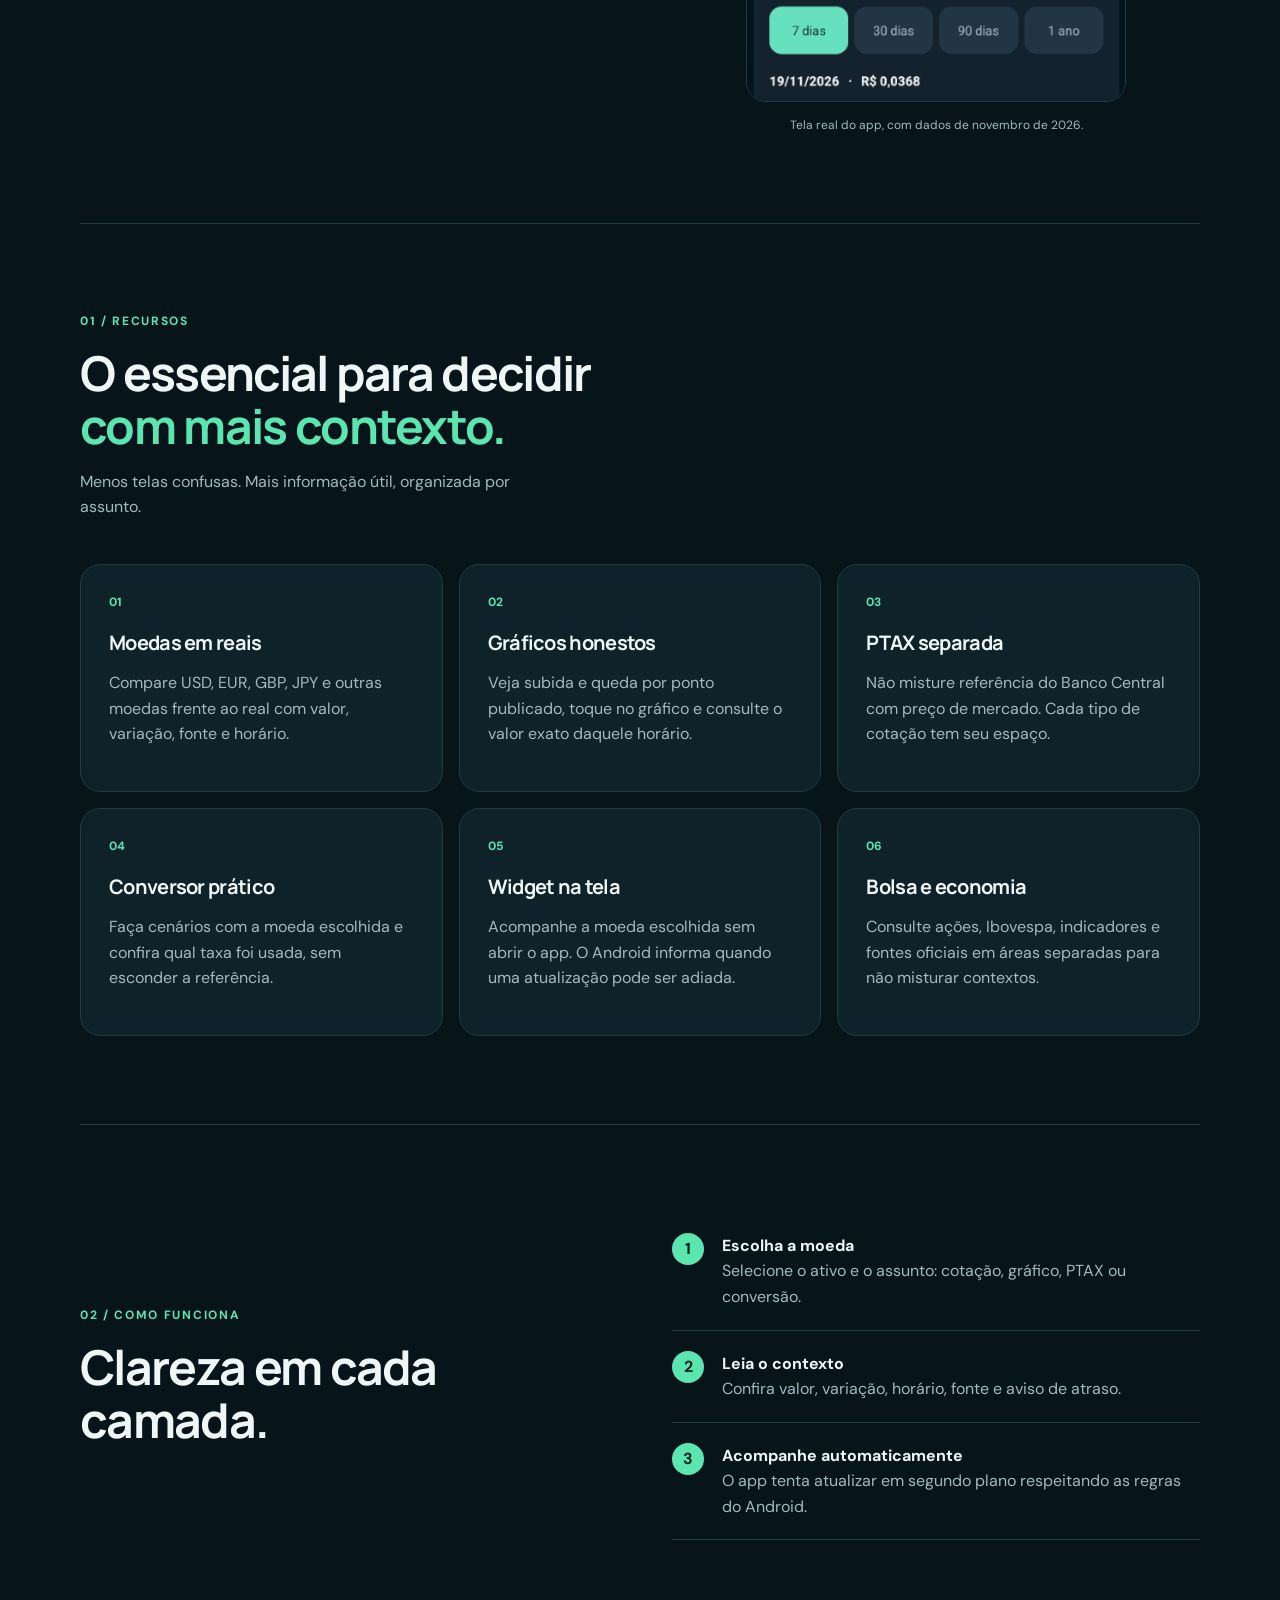
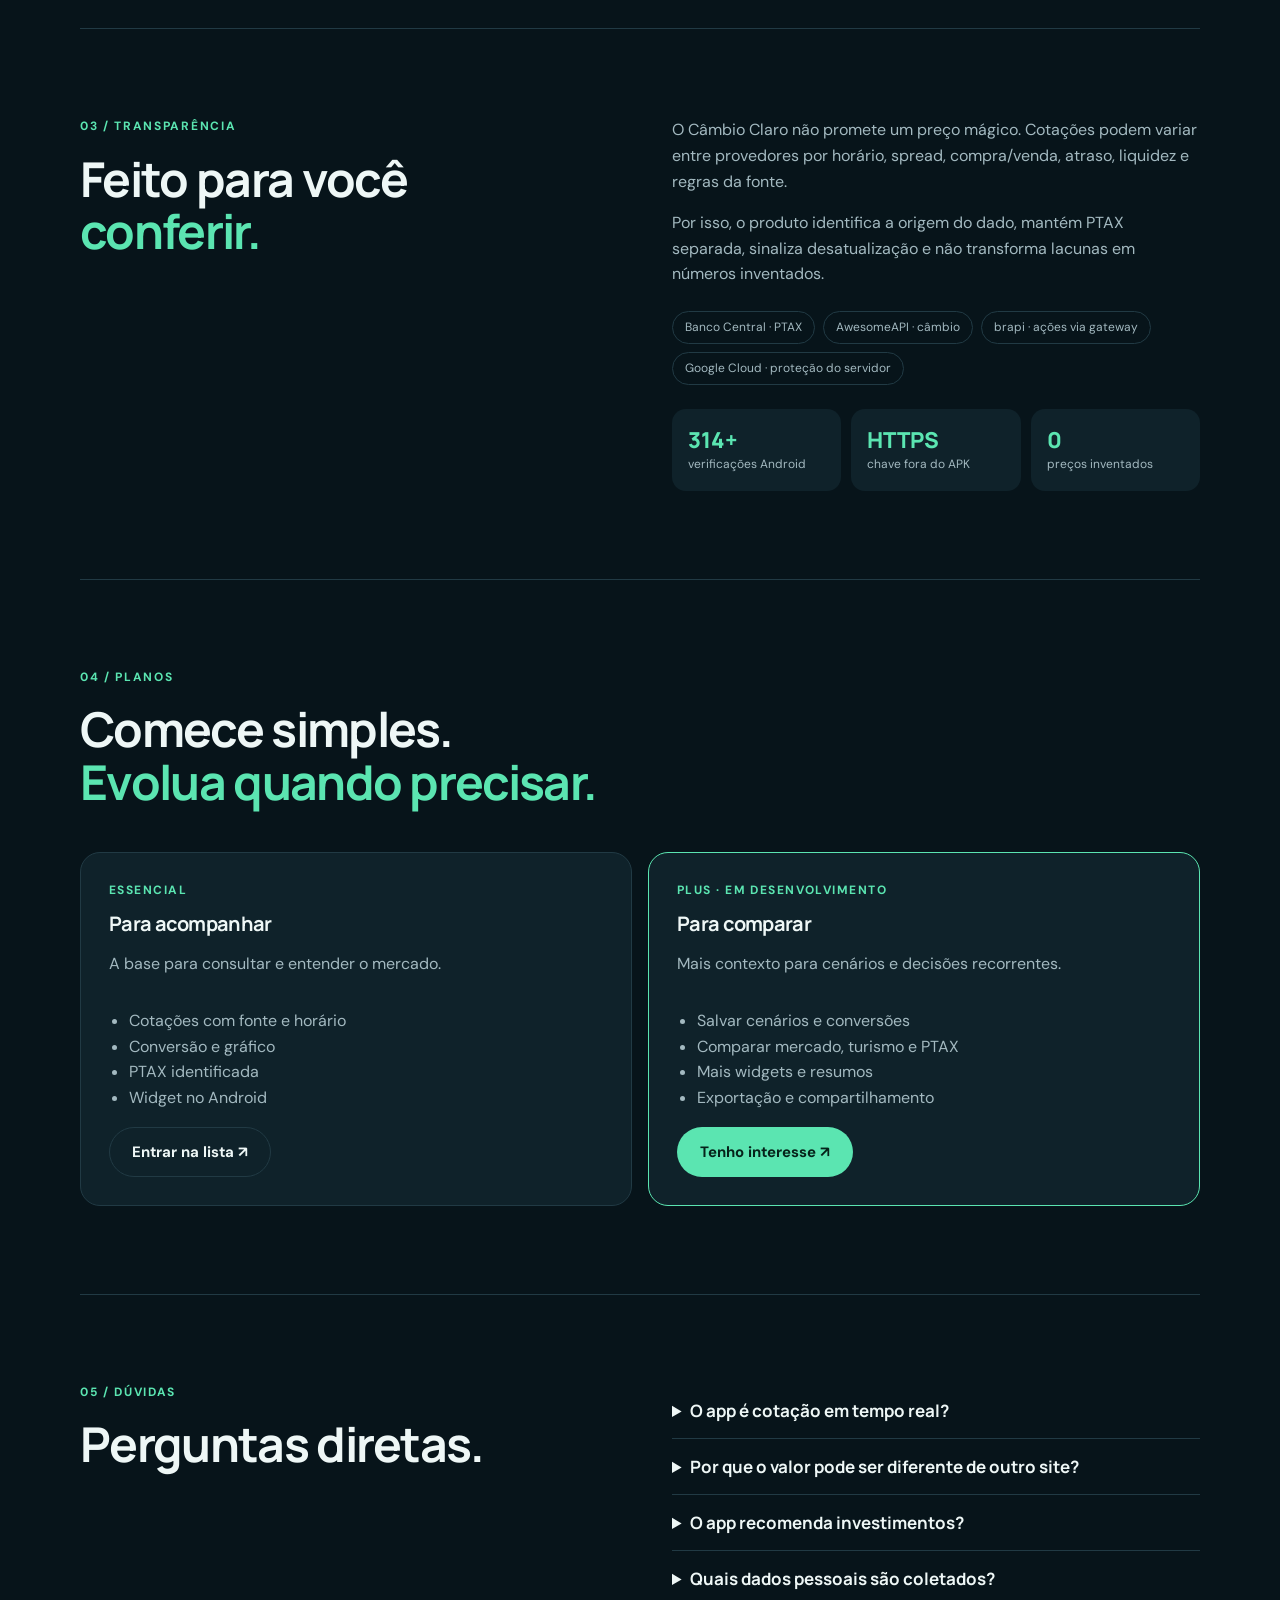
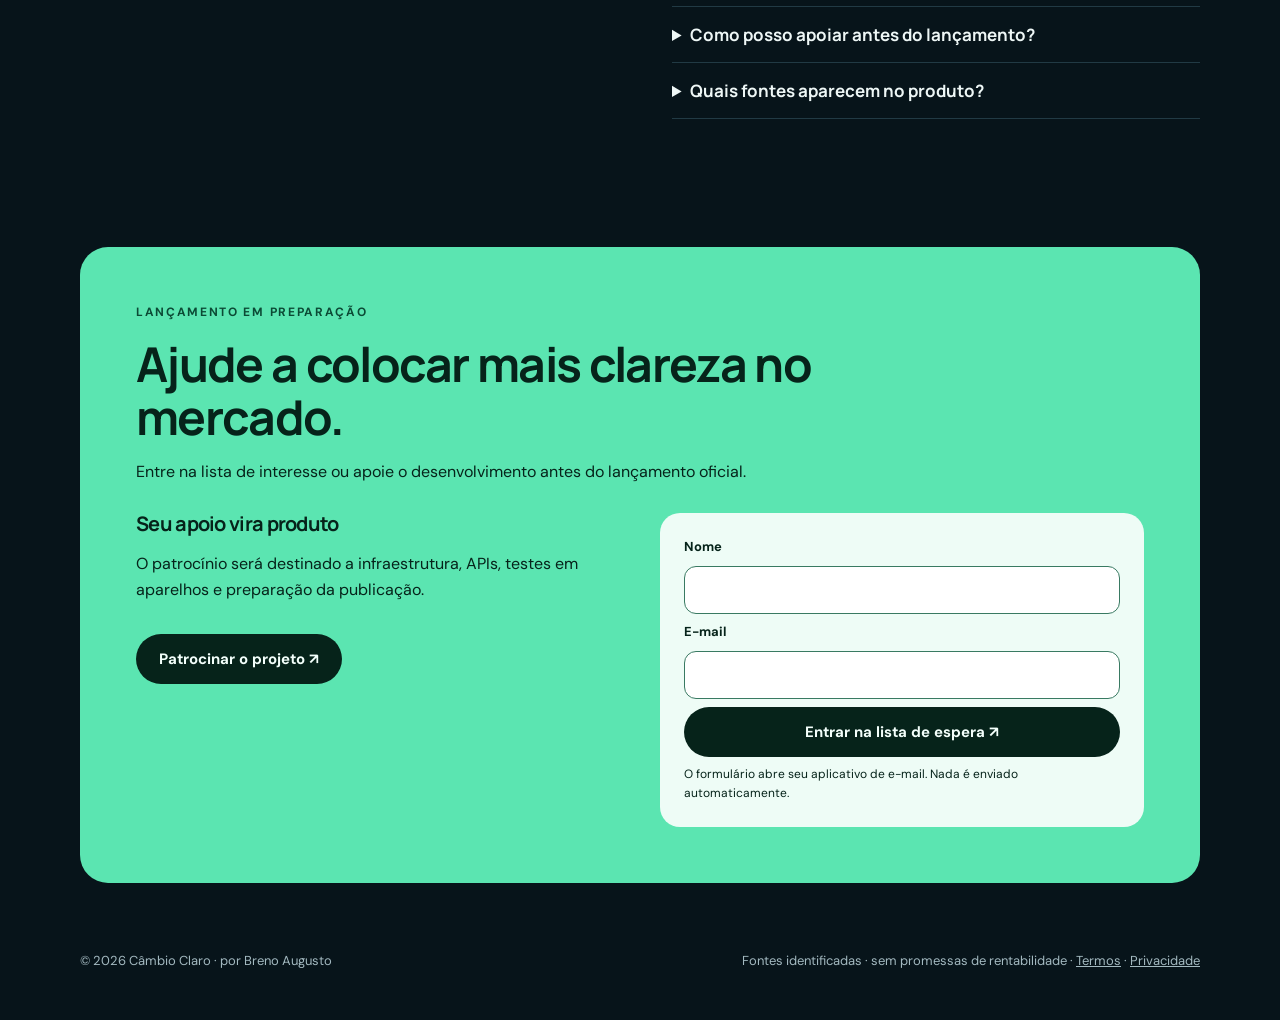
==== commit 2a6caf3f: "Novo layout da página do Câmbio Claro Co-Authored-By: Claude Sonnet 5.5 <noreply@anthropic.com> Clau" ====
--- a/cambio-claro.html
+++ b/cambio-claro.html
@@ -12,7 +12,6 @@
   <link rel="preconnect" href="https://fonts.gstatic.com" crossorigin>
   <link href="https://fonts.googleapis.com/css2?family=DM+Sans:wght@400;500;600;700&family=Manrope:wght@700;800&display=swap" rel="stylesheet">
   <link rel="stylesheet" href="cambio-claro.css">
-  <link rel="stylesheet" href="cambio-claro-overrides.css">
   <script type="application/ld+json">
     {"@context":"https://schema.org","@type":"SoftwareApplication","name":"Câmbio Claro","applicationCategory":"FinanceApplication","operatingSystem":"Android","description":"Aplicativo de consulta de câmbio e mercado com fontes e horários visíveis.","author":{"@type":"Person","name":"Breno Augusto Alves da Silva"}}
   </script>
@@ -30,20 +29,25 @@
         <p class="cc-kicker"><i></i> MERCADO SEM ACHISMO</p>
         <h1>Entenda o movimento do seu dinheiro.</h1>
         <p class="cc-lede">Câmbio Claro reúne moedas, PTAX, bolsa e conversão em uma experiência simples — sempre mostrando a fonte, o horário e quando o dado pode estar atrasado.</p>
-        <div class="cc-actions"><a class="cc-primary" href="#recursos">Conhecer os recursos <span>↓</span></a><a class="cc-ghost" href="mailto:brenoaugustoalves@gmail.com?subject=Câmbio%20Claro">Falar com o criador <span>↗</span></a></div>
+        <div class="cc-actions"><a class="cc-primary" href="#planos">Entrar na lista de interesse <span>↓</span></a><a class="cc-ghost" href="#recursos">Conhecer os recursos <span>↓</span></a></div>
         <p class="cc-micro">Sem anúncios · Sem rastreadores · Fontes identificadas</p>
       </div>
-      <div class="cc-dashboard" aria-label="Prévia visual do painel de cotação">
-        <div class="cc-dash-top"><span>MOEDAS EM REAIS</span><small>atualização automática</small></div>
-        <div class="cc-dash-main"><div><small>USD · Dólar americano</small><strong>R$ 5,43</strong><span class="cc-up">▲ +0,37% · 10:05</span></div><div class="cc-orb">$</div></div>
-        <div class="cc-mini-chart"><span class="cc-chart-label">USD/BRL · gráfico de hoje</span><svg viewBox="0 0 420 125" role="img" aria-label="Exemplo visual de linha de cotação"><defs><linearGradient id="fill" x1="0" x2="0" y1="0" y2="1"><stop offset="0" stop-color="#5be5b1" stop-opacity=".30"/><stop offset="1" stop-color="#5be5b1" stop-opacity="0"/></linearGradient></defs><path class="cc-area" d="M0 100 L42 86 L75 91 L110 62 L145 75 L178 49 L214 60 L248 35 L282 46 L318 25 L350 40 L385 16 L420 28 L420 125 L0 125Z"/><path class="cc-line" d="M0 100 L42 86 L75 91 L110 62 L145 75 L178 49 L214 60 L248 35 L282 46 L318 25 L350 40 L385 16 L420 28"/></svg><div class="cc-axis"><span>08:22</span><span>09:18</span><span>10:05</span></div></div>
-        <div class="cc-dash-source"><span class="cc-dot"></span> Venda (ask) · fonte identificada · horário da publicação</div>
-      </div>
+      <figure class="cc-phone">
+        <img src="assets/cambio-claro-grafico.jpeg" width="575" height="1280" alt="Tela do Câmbio Claro com o gráfico de um dia do dólar em reais">
+        <figcaption>Tela real do app, capturada em 24/11. Não é uma cotação ao vivo.</figcaption>
+      </figure>
     </section>
 
-    <section class="cc-section cc-gallery" aria-labelledby="cc-gallery-title"><div class="cc-gallery-intro"><p class="cc-kicker">PRÉVIA DO PRODUTO</p><h2 id="cc-gallery-title">Veja o produto<br><em>em contexto.</em></h2><p class="cc-gallery-note">Telas reais do Câmbio Claro, apresentadas em uma experiência de produto mais próxima do uso cotidiano.</p></div><div class="cc-gallery-grid"><figure class="cc-showcase-card cc-showcase-wide"><div class="cc-device-stage"><div class="cc-device cc-device-large"><span class="cc-device-speaker" aria-hidden="true"></span><img src="assets/cambio-claro-grafico.jpeg" alt="Tela real do Câmbio Claro com gráfico intradiário de mercado"></div></div><figcaption><strong>Gráfico de mercado</strong><span>Valor, horário e variação da moeda selecionada em uma leitura contínua.</span></figcaption></figure><figure class="cc-showcase-card"><div class="cc-device-stage"><div class="cc-device cc-device-small"><span class="cc-device-speaker" aria-hidden="true"></span><img src="assets/cambio-claro-ptax.png" alt="Tela real do Câmbio Claro com PTAX e histórico"></div></div><figcaption><strong>PTAX com contexto</strong><span>Referência do Banco Central separada da cotação de mercado.</span></figcaption></figure></div></section>
+    <section class="cc-proof" id="confianca"><div><strong>Fonte visível</strong><span>Você sabe de onde veio o número.</span></div><div><strong>Horário real</strong><span>Publicação e idade do dado aparecem na tela.</span></div><div><strong>Sem linha inventada</strong><span>Gráficos usam observações recebidas.</span></div><div><strong>Privacidade</strong><span>Diagnóstico só sai quando você escolhe compartilhar.</span></div></section>
 
-    <section class="cc-proof" id="confianca"><div><strong>Fonte visível</strong><span>Você sabe de onde veio o número.</span></div><div><strong>Horário real</strong><span>Publicação e idade do dado aparecem na tela.</span></div><div><strong>Sem linha inventada</strong><span>Gráficos usam observações recebidas.</span></div><div><strong>Privacidade</strong><span>Diagnóstico só sai quando você escolhe compartilhar.</span></div></section>
+    <section class="cc-section cc-ptax" aria-labelledby="cc-ptax-title">
+      <div>
+        <p class="cc-kicker">PTAX COM CONTEXTO</p>
+        <h2 id="cc-ptax-title">Referência não é <em>preço de mercado.</em></h2>
+        <p class="cc-lede">A PTAX do Banco Central fica em um espaço próprio, com o horário da publicação e o histórico, separada da cotação de mercado.</p>
+      </div>
+      <figure class="cc-shot"><img src="assets/cambio-claro-ptax.png" width="441" height="662" loading="lazy" alt="Tela do Câmbio Claro com a PTAX do iene e o histórico"><figcaption>Tela real do app, com dados de novembro de 2026.</figcaption></figure>
+    </section>
 
     <section class="cc-section" id="recursos"><div class="cc-heading"><p class="cc-kicker">01 / RECURSOS</p><h2>O essencial para decidir<br><em>com mais contexto.</em></h2><p>Menos telas confusas. Mais informação útil, organizada por assunto.</p></div><div class="cc-feature-grid"><article><span class="cc-number">01</span><h3>Moedas em reais</h3><p>Compare USD, EUR, GBP, JPY e outras moedas frente ao real com valor, variação, fonte e horário.</p></article><article><span class="cc-number">02</span><h3>Gráficos honestos</h3><p>Veja subida e queda por ponto publicado, toque no gráfico e consulte o valor exato daquele horário.</p></article><article><span class="cc-number">03</span><h3>PTAX separada</h3><p>Não misture referência do Banco Central com preço de mercado. Cada tipo de cotação tem seu espaço.</p></article><article><span class="cc-number">04</span><h3>Conversor prático</h3><p>Faça cenários com a moeda escolhida e confira qual taxa foi usada, sem esconder a referência.</p></article><article><span class="cc-number">05</span><h3>Widget na tela</h3><p>Acompanhe a moeda escolhida sem abrir o app. O Android informa quando uma atualização pode ser adiada.</p></article><article><span class="cc-number">06</span><h3>Bolsa e economia</h3><p>Consulte ações, Ibovespa, indicadores e fontes oficiais em áreas separadas para não misturar contextos.</p></article></div></section>
 
--- a/cambio-claro.css
+++ b/cambio-claro.css
@@ -1 +1,64 @@
-:root{--cc-bg:#08131b;--cc-surface:#10212c;--cc-surface2:#142d38;--cc-text:#eef7f6;--cc-muted:#9bb0b8;--cc-line:#28414b;--cc-accent:#5be5b1;--cc-blue:#82b5ff;--cc-max:1180px;color-scheme:dark}*{box-sizing:border-box}html{scroll-behavior:smooth}body{margin:0;background:var(--cc-bg);color:var(--cc-text);font:16px/1.6 'DM Sans',sans-serif}a{color:inherit}.cc-nav{height:76px;max-width:var(--cc-max);margin:auto;padding:0 28px;display:flex;align-items:center;justify-content:space-between;border-bottom:1px solid var(--cc-line);position:sticky;top:0;z-index:5;background:#08131be8;backdrop-filter:blur(16px)}.cc-brand{font:800 16px Manrope;text-decoration:none;letter-spacing:.02em}.cc-brand b{color:var(--cc-accent)}.cc-mark{display:inline-grid;place-items:center;width:28px;height:28px;border-radius:8px;background:var(--cc-accent);color:#082019;margin-right:7px}.cc-nav nav{display:flex;gap:28px}.cc-nav nav a{color:var(--cc-muted);font-size:14px;text-decoration:none}.cc-nav nav a:hover{color:var(--cc-text)}.cc-theme{width:38px;height:38px;border:1px solid var(--cc-line);border-radius:50%;background:transparent;color:var(--cc-text);font-size:17px;cursor:pointer}.cc-hero{max-width:var(--cc-max);margin:auto;min-height:700px;padding:100px 28px 90px;display:grid;grid-template-columns:1fr .85fr;gap:80px;align-items:center}.cc-kicker{color:var(--cc-accent);font-size:11px;font-weight:700;letter-spacing:.16em}.cc-kicker i{display:inline-block;width:7px;height:7px;border-radius:50%;background:var(--cc-accent);margin-right:8px;box-shadow:0 0 15px var(--cc-accent)}h1,h2,h3{font-family:Manrope,sans-serif;line-height:1.08;margin:0;letter-spacing:-.045em}h1{font-size:clamp(48px,6vw,78px);max-width:700px}h2{font-size:clamp(35px,4.3vw,57px)}h2 em{font-style:normal;color:var(--cc-muted)}h3{font-size:22px}.cc-lede{color:var(--cc-muted);font-size:19px;max-width:650px;margin:28px 0}.cc-actions{display:flex;gap:12px;flex-wrap:wrap;margin-top:30px}.cc-primary,.cc-ghost,.cc-dark,.cc-dark-outline{display:inline-flex;align-items:center;gap:14px;border-radius:8px;padding:13px 18px;text-decoration:none;font-weight:700;font-size:14px}.cc-primary{background:var(--cc-accent);color:#082019}.cc-ghost{border:1px solid var(--cc-line);color:var(--cc-text)}.cc-primary:hover,.cc-ghost:hover{transform:translateY(-2px)}.cc-micro{color:var(--cc-muted);font-size:12px;margin-top:20px}.cc-dashboard{background:linear-gradient(145deg,var(--cc-surface2),var(--cc-surface));border:1px solid var(--cc-line);border-radius:18px;padding:25px;box-shadow:0 30px 80px #0005}.cc-dash-top,.cc-dash-source,.cc-axis{display:flex;justify-content:space-between;gap:12px;color:var(--cc-muted);font-size:11px}.cc-dash-top span{color:var(--cc-accent);font-weight:700;letter-spacing:.08em}.cc-dash-main{display:flex;justify-content:space-between;align-items:center;margin:42px 0 26px}.cc-dash-main small{display:block;color:var(--cc-muted);font-size:13px}.cc-dash-main strong{display:block;font:800 45px Manrope;letter-spacing:-.06em;margin:4px 0}.cc-up{color:var(--cc-accent);font-size:13px}.cc-orb{width:55px;height:55px;border-radius:50%;display:grid;place-items:center;color:#082019;background:var(--cc-accent);font:800 28px Manrope}.cc-mini-chart{padding-top:20px;border-top:1px solid var(--cc-line)}.cc-chart-label{color:var(--cc-muted);font-size:12px}.cc-mini-chart svg{display:block;width:100%;height:auto;margin-top:15px}.cc-area{fill:url(#fill)}.cc-line{fill:none;stroke:var(--cc-accent);stroke-width:3;stroke-linecap:round;stroke-linejoin:round}.cc-axis{margin-top:-4px}.cc-dash-source{justify-content:flex-start;margin-top:20px}.cc-dot{width:7px;height:7px;border-radius:50%;background:var(--cc-accent);margin-top:8px}.cc-proof{max-width:var(--cc-max);margin:auto;padding:0 28px 100px;display:grid;grid-template-columns:repeat(4,1fr);gap:0}.cc-proof>div{padding:20px 22px;border-top:1px solid var(--cc-line);border-left:1px solid var(--cc-line)}.cc-proof>div:last-child{border-right:1px solid var(--cc-line)}.cc-proof strong,.cc-proof span{display:block}.cc-proof strong{font-family:Manrope}.cc-proof span{color:var(--cc-muted);font-size:13px;margin-top:5px}.cc-section{max-width:var(--cc-max);margin:auto;padding:100px 28px;border-top:1px solid var(--cc-line)}.cc-heading>p:last-child{color:var(--cc-muted);max-width:420px;margin:23px 0 0}.cc-feature-grid{display:grid;grid-template-columns:repeat(3,1fr);margin-top:60px;border-top:1px solid var(--cc-line)}.cc-feature-grid article{min-height:230px;padding:27px 24px;border-left:1px solid var(--cc-line);border-bottom:1px solid var(--cc-line)}.cc-feature-grid article:nth-child(3n){border-right:1px solid var(--cc-line)}.cc-number{color:var(--cc-accent);font-size:12px;font-weight:700}.cc-feature-grid p,.cc-trust-copy p,.cc-plans li,.cc-faq p{color:var(--cc-muted)}.cc-split,.cc-trust{display:grid;grid-template-columns:.8fr 1.2fr;gap:100px}.cc-steps{border-top:1px solid var(--cc-line)}.cc-steps>div{display:flex;gap:22px;padding:23px 0;border-bottom:1px solid var(--cc-line)}.cc-steps b{display:grid;place-items:center;width:30px;height:30px;border-radius:50%;background:var(--cc-accent);color:#082019;flex:none}.cc-steps p{margin:0;color:var(--cc-muted)}.cc-steps strong{color:var(--cc-text)}.cc-source-list{display:flex;flex-wrap:wrap;gap:8px;margin-top:30px}.cc-source-list span{border:1px solid var(--cc-line);border-radius:6px;padding:7px 10px;color:var(--cc-muted);font-size:12px}.cc-plans{display:grid;grid-template-columns:1fr 1fr;gap:14px;margin-top:55px}.cc-plans article{padding:30px;background:var(--cc-surface);border:1px solid var(--cc-line);border-radius:14px}.cc-plans .cc-plan-featured{background:linear-gradient(145deg,#12382f,var(--cc-surface));border-color:#5be5b155}.cc-plan-tag{color:var(--cc-accent);font-size:11px;font-weight:700;letter-spacing:.12em}.cc-plan-desc{color:var(--cc-muted);min-height:50px}.cc-plans ul{padding-left:20px;min-height:140px}.cc-faq-list{max-width:760px;margin-top:45px;border-top:1px solid var(--cc-line)}details{border-bottom:1px solid var(--cc-line);padding:19px 0}summary{cursor:pointer;font-family:Manrope;font-size:18px}details p{margin-bottom:0}.cc-cta{max-width:var(--cc-max);margin:80px auto;padding:75px 50px;background:var(--cc-accent);color:#082019;border-radius:18px}.cc-cta .cc-kicker{color:#1c6047}.cc-cta h2{max-width:700px}.cc-cta>p:not(.cc-kicker){font-size:18px}.cc-dark{background:#082019;color:#f3fffb}.cc-dark-outline{border:1px solid #1c6047;color:#082019}.cc-footer{max-width:var(--cc-max);margin:auto;padding:35px 28px 55px;display:flex;justify-content:space-between;gap:20px;color:var(--cc-muted);font-size:12px}.cc-light{--cc-bg:#f3f7f8;--cc-surface:#fff;--cc-surface2:#e6f0f1;--cc-text:#10232c;--cc-muted:#5b6d76;--cc-line:#d3e0e4;--cc-accent:#087c5a;color-scheme:light}.cc-light .cc-nav{background:#f3f7f8e8}.cc-light .cc-plan-featured{background:#e0f4ea}.cc-light .cc-dashboard{box-shadow:0 25px 70px #315b4a20}@media(max-width:820px){.cc-nav nav{display:none}.cc-hero{grid-template-columns:1fr;padding-top:65px;gap:50px}.cc-proof{grid-template-columns:1fr 1fr}.cc-proof>div:nth-child(2n){border-right:1px solid var(--cc-line)}.cc-feature-grid{grid-template-columns:1fr 1fr}.cc-feature-grid article:nth-child(3n){border-right:0}.cc-feature-grid article:nth-child(2n){border-right:1px solid var(--cc-line)}.cc-split,.cc-trust{grid-template-columns:1fr;gap:40px}.cc-cta{margin:50px 16px;padding:45px 28px}}@media(max-width:560px){.cc-hero,.cc-section{padding-left:20px;padding-right:20px}.cc-proof{padding-left:20px;padding-right:20px;grid-template-columns:1fr}.cc-proof>div{border-right:1px solid var(--cc-line)!important}.cc-feature-grid,.cc-plans{grid-template-columns:1fr}.cc-feature-grid article{border-right:1px solid var(--cc-line)!important}.cc-footer{flex-direction:column;padding-left:20px;padding-right:20px}.cc-dash-main strong{font-size:38px}}
+:root{--bg:#07141a;--surface:#0f222a;--text:#eef7f6;--muted:#a3b9c0;--line:#213a44;--accent:#5be5b1;--on-accent:#06231a;color-scheme:dark}
+body.cc-light{--bg:#f5f8f8;--surface:#fff;--text:#10232c;--muted:#4f626b;--line:#d5e2e5;--accent:#08714f;--on-accent:#fff;color-scheme:light}
+*{box-sizing:border-box}html{scroll-behavior:smooth}
+body{margin:0;background:var(--bg);color:var(--text);font:16px/1.6 'DM Sans',sans-serif}
+a{color:inherit}img{max-width:100%}
+section[id]{scroll-margin-top:76px}
+h1,h2,h3{font-family:Manrope,sans-serif;line-height:1.1;margin:0;letter-spacing:-.035em}
+h1{font-size:clamp(40px,6vw,68px)}h2{font-size:clamp(32px,4vw,48px)}h2 em{font-style:normal;color:var(--accent)}h3{font-size:20px}
+.cc-nav,main>section,.cc-footer{width:min(1120px,100% - 40px);margin-inline:auto}
+.cc-nav{height:72px;display:flex;align-items:center;justify-content:space-between;position:sticky;top:0;z-index:5;background:var(--bg);border-bottom:1px solid var(--line)}
+.cc-brand{font:800 15px Manrope;text-decoration:none}.cc-brand b{color:var(--accent)}
+.cc-mark{display:inline-grid;place-items:center;width:28px;height:28px;margin-right:7px;border-radius:8px;background:var(--accent);color:var(--on-accent)}
+.cc-nav nav{display:flex;gap:28px}.cc-nav nav a{font-size:14px;color:var(--muted);text-decoration:none}.cc-nav nav a:hover{color:var(--text)}
+.cc-nav-actions{display:flex;gap:8px}
+.cc-theme,.cc-menu-button{width:44px;height:44px;border:1px solid var(--line);border-radius:50%;background:transparent;color:var(--text);font-size:18px;cursor:pointer}
+.cc-menu-button{display:none}
+.cc-hero{display:grid;grid-template-columns:1.35fr .65fr;gap:72px;align-items:center;padding:64px 0 80px}
+.cc-kicker{margin:0 0 16px;color:var(--accent);font-size:12px;font-weight:700;letter-spacing:.14em}
+.cc-kicker i{display:inline-block;width:7px;height:7px;margin-right:8px;border-radius:50%;background:var(--accent)}
+.cc-lede{margin:24px 0 0;max-width:560px;font-size:18px;color:var(--muted)}
+.cc-actions{display:flex;flex-wrap:wrap;gap:12px;margin-top:32px}
+.cc-primary,.cc-ghost,.cc-dark{display:inline-flex;align-items:center;justify-content:center;gap:12px;min-height:50px;padding:12px 22px;border:1px solid transparent;border-radius:999px;font:700 15px 'DM Sans';text-decoration:none;cursor:pointer}
+.cc-primary{background:var(--accent);color:var(--on-accent)}.cc-ghost{border-color:var(--line)}.cc-ghost:hover{border-color:var(--accent)}
+.cc-micro{margin-top:20px;font-size:13px;color:var(--muted)}
+figure{margin:0}figcaption{margin-top:14px;font-size:12px;text-align:center;color:var(--muted)}
+.cc-phone{width:100%;max-width:300px;justify-self:center}
+.cc-phone img{display:block;width:100%;height:auto;border:7px solid #02090c;border-radius:36px;box-shadow:0 0 0 1px #46636d,0 30px 70px #0006}
+.cc-proof{display:grid;grid-template-columns:repeat(4,1fr);gap:24px;padding:28px 0;border-block:1px solid var(--line)}
+.cc-proof strong,.cc-proof span{display:block}.cc-proof strong{font-family:Manrope}.cc-proof span{font-size:13px;color:var(--muted)}
+.cc-section{padding:88px 0}.cc-section+.cc-section{border-top:1px solid var(--line)}
+.cc-ptax,.cc-split,.cc-trust,.cc-faq{display:grid;grid-template-columns:1fr 1fr;gap:64px;align-items:center}
+.cc-trust,.cc-faq{align-items:start}
+.cc-shot{width:100%;max-width:380px;justify-self:center}.cc-shot img{display:block;width:100%;height:auto;border-radius:20px;border:1px solid var(--line)}
+.cc-heading>p:last-child:not(.cc-kicker){max-width:440px;color:var(--muted)}
+.cc-feature-grid{display:grid;grid-template-columns:repeat(3,1fr);gap:16px;margin-top:44px}
+.cc-feature-grid article,.cc-plans article{padding:28px;background:var(--surface);border:1px solid var(--line);border-radius:20px}
+.cc-number{display:block;margin-bottom:20px;font-size:12px;font-weight:700;color:var(--accent)}
+.cc-feature-grid p,.cc-trust-copy p,.cc-plans li,.cc-plan-desc,details p,.cc-steps p{color:var(--muted)}
+.cc-steps>div{display:flex;gap:18px;padding:20px 0;border-bottom:1px solid var(--line)}.cc-steps p{margin:0}.cc-steps strong{color:var(--text)}
+.cc-steps b{flex:none;display:grid;place-items:center;width:32px;height:32px;border-radius:50%;background:var(--accent);color:var(--on-accent)}
+.cc-trust-copy>p:first-child{margin-top:0}
+.cc-source-list{display:flex;flex-wrap:wrap;gap:8px;margin-top:24px}.cc-source-list span{padding:6px 12px;border:1px solid var(--line);border-radius:999px;font-size:12px;color:var(--muted)}
+.cc-metrics{display:grid;grid-template-columns:repeat(3,1fr);gap:10px;margin-top:24px}.cc-metrics div{padding:16px;background:var(--surface);border-radius:14px}.cc-metrics strong,.cc-metrics span{display:block}.cc-metrics strong{font:800 22px Manrope;color:var(--accent)}.cc-metrics span{font-size:12px;color:var(--muted)}
+.cc-plans{display:grid;grid-template-columns:1fr 1fr;gap:16px;margin-top:44px}.cc-plans article{display:flex;flex-direction:column;align-items:flex-start}.cc-plans .cc-plan-featured{border-color:var(--accent)}.cc-plans ul{padding-left:20px;flex:1}
+.cc-plan-tag{margin-top:0;font-size:12px;font-weight:700;letter-spacing:.12em;color:var(--accent)}
+details{border-bottom:1px solid var(--line);padding:16px 0}summary{cursor:pointer;font:700 17px Manrope}
+.cc-cta{margin-block:40px;padding:56px;border-radius:28px;background:#5be5b1;color:#06231a}.cc-cta .cc-kicker{color:#0c4a35}.cc-cta h2{max-width:680px}
+.cc-support-grid{display:grid;grid-template-columns:1fr 1fr;gap:40px;margin-top:28px}
+.cc-support-grid form{display:grid;gap:8px;padding:24px;border-radius:20px;background:#eefcf6}.cc-support-grid label{font-size:13px;font-weight:700}
+.cc-support-grid input{min-width:0;height:48px;padding:0 14px;border:1px solid #397a62;border-radius:12px;background:#fff;color:#06231a;font:inherit}
+.cc-support-grid small{font-size:12px}.cc-dark{background:#06231a;color:#f3fffb}
+.cc-footer{display:flex;justify-content:space-between;flex-wrap:wrap;gap:12px;padding:28px 0 48px;font-size:13px;color:var(--muted)}
+:focus-visible{outline:3px solid #82b5ff;outline-offset:3px}
+@media(max-width:820px){
+.cc-menu-button{display:block}
+.cc-nav nav{display:none;position:absolute;top:72px;left:0;right:0;flex-direction:column;gap:0;padding:8px 16px;background:var(--bg);border-bottom:1px solid var(--line)}
+.cc-nav nav.cc-open{display:flex}.cc-nav nav a{padding:12px 0}
+.cc-hero,.cc-ptax,.cc-split,.cc-trust,.cc-faq,.cc-support-grid{grid-template-columns:minmax(0,1fr);gap:40px}
+.cc-hero{padding:44px 0 56px}.cc-phone{max-width:270px}
+.cc-proof{grid-template-columns:1fr 1fr}.cc-feature-grid{grid-template-columns:1fr 1fr}
+.cc-section{padding:60px 0}.cc-cta{padding:36px 20px}}
+@media(max-width:560px){.cc-feature-grid,.cc-plans,.cc-metrics{grid-template-columns:1fr}.cc-actions>a{width:100%}}
+@media(prefers-reduced-motion:reduce){html{scroll-behavior:auto}}
+.cc-legal{width:min(760px,100% - 40px);margin-inline:auto}.cc-legal h1{font-size:clamp(34px,6vw,52px)}.cc-legal h2{font-size:24px;margin-top:32px}
